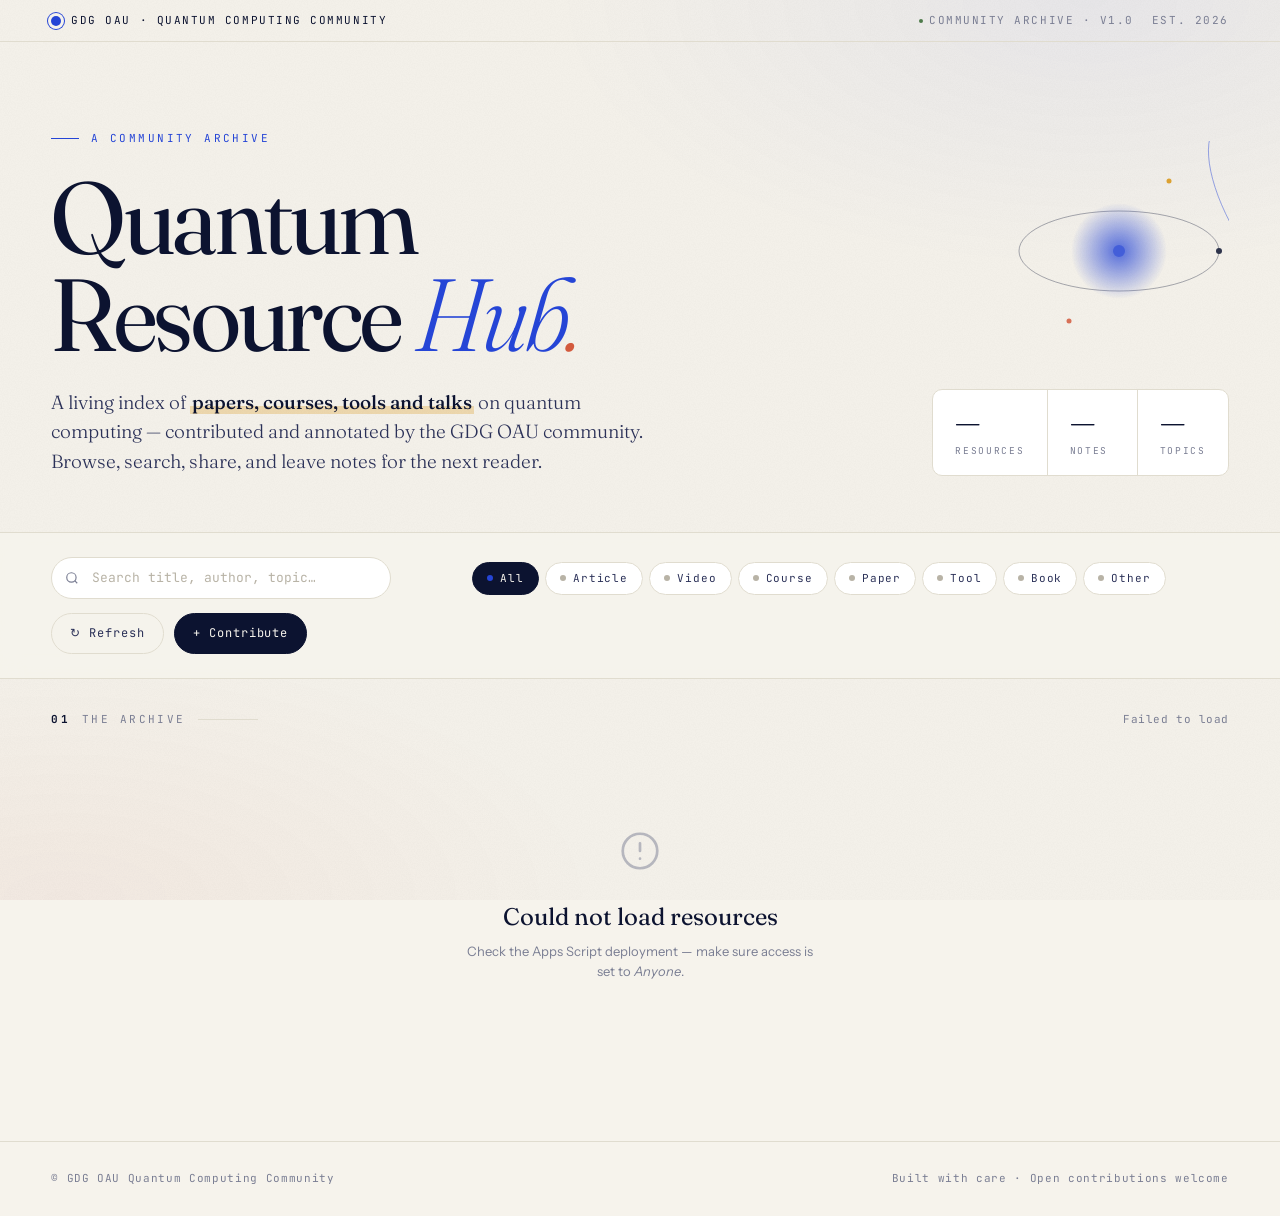
==== index.html @ dc921ee9 "Initial commit: Quantum Resource Hub A community-built archive of quantum computing resources for th" ====
<!DOCTYPE html>
<html lang="en">
<head>
  <meta charset="UTF-8" />
  <meta name="viewport" content="width=device-width, initial-scale=1.0" />
  <title>Quantum Resource Hub · GDG OAU</title>
  <meta name="description" content="A community-built archive of quantum computing resources — curated by the GDG OAU Quantum Computing Community." />

  <link rel="preconnect" href="https://fonts.googleapis.com">
  <link rel="preconnect" href="https://fonts.gstatic.com" crossorigin>
  <link
    href="https://fonts.googleapis.com/css2?family=Fraunces:ital,opsz,wght,SOFT@0,9..144,300..700,30..100;1,9..144,300..700,30..100&family=Instrument+Sans:wght@400;500;600&family=JetBrains+Mono:wght@400;500;600;700&display=swap"
    rel="stylesheet">

  <link rel="stylesheet" href="css/styles.css" />
</head>
<body>

<div class="page">

  <!-- ═══ TOP RIBBON ═══════════════════════════════ -->
  <div class="ribbon">
    <span class="ribbon-mark">GDG OAU · Quantum Computing Community</span>
    <span class="ribbon-meta">
      <span class="hide-sm"><span class="dot"></span> Community archive · v1.0</span>
      <span>Est. 2026</span>
    </span>
  </div>

  <!-- ═══ MASTHEAD ═════════════════════════════════ -->
  <header class="masthead">
    <div>
      <div class="eyebrow">A Community Archive</div>
      <h1 class="headline">
        Quantum<br>
        Resource <span class="it">Hub</span><span class="amp">.</span>
      </h1>
      <p class="lede">
        A living index of <strong>papers, courses, tools and talks</strong> on quantum computing —
        contributed and annotated by the GDG OAU community. Browse, search, share, and
        leave notes for the next reader.
      </p>
    </div>

    <div class="masthead-aside">
      <!-- Decorative quantum orbital -->
      <div class="orbital" aria-hidden="true">
        <svg viewBox="0 0 220 220" fill="none">
          <defs>
            <radialGradient id="coreGrad" cx="50%" cy="50%" r="50%">
              <stop offset="0%"  stop-color="#2545d6" stop-opacity="0.9"/>
              <stop offset="100%" stop-color="#2545d6" stop-opacity="0"/>
            </radialGradient>
          </defs>
          <ellipse class="ring"   cx="110" cy="110" rx="100" ry="40" stroke="#0c1330" stroke-width="0.8" stroke-opacity="0.5"/>
          <ellipse class="ring ring-2" cx="110" cy="110" rx="100" ry="40" stroke="#2545d6" stroke-width="0.8" stroke-opacity="0.6" transform="rotate(60 110 110)"/>
          <ellipse class="ring ring-3" cx="110" cy="110" rx="100" ry="40" stroke="#d35a3d" stroke-width="0.8" stroke-opacity="0.5" transform="rotate(120 110 110)"/>
          <circle cx="110" cy="110" r="48" fill="url(#coreGrad)"/>
          <circle class="core" cx="110" cy="110" r="6" fill="#2545d6"/>
          <circle cx="210" cy="110" r="3" fill="#0c1330"/>
          <circle cx="60"  cy="180" r="2.5" fill="#d35a3d"/>
          <circle cx="160" cy="40"  r="2.5" fill="#d99411"/>
        </svg>
      </div>

      <div class="stats" role="group" aria-label="Archive statistics">
        <div class="stat"><div class="stat-num" id="stat-total">—</div><div class="stat-label">Resources</div></div>
        <div class="stat"><div class="stat-num" id="stat-comments">—</div><div class="stat-label">Notes</div></div>
        <div class="stat"><div class="stat-num" id="stat-cats">—</div><div class="stat-label">Topics</div></div>
      </div>
    </div>
  </header>

  <!-- ═══ ACTION BAR ═══════════════════════════════ -->
  <div class="actionbar">
    <div class="search">
      <svg width="14" height="14" viewBox="0 0 24 24" fill="none" stroke="currentColor" stroke-width="2"><circle cx="11" cy="11" r="8"/><path d="m21 21-4.35-4.35"/></svg>
      <input type="text" id="searchInput" placeholder="Search title, author, topic…" aria-label="Search resources" />
    </div>

    <div class="chips" id="filterChips" role="group" aria-label="Filter by category">
      <button class="chip active" data-filter="All">All</button>
      <button class="chip" data-filter="Article">Article</button>
      <button class="chip" data-filter="Video">Video</button>
      <button class="chip" data-filter="Course">Course</button>
      <button class="chip" data-filter="Paper">Paper</button>
      <button class="chip" data-filter="Tool">Tool</button>
      <button class="chip" data-filter="Book">Book</button>
      <button class="chip" data-filter="Other">Other</button>
    </div>

    <div style="display:flex; gap:10px;">
      <button class="btn btn-ghost" id="refreshBtn" title="Reload archive">↻ Refresh</button>
      <button class="btn btn-primary" id="openAddBtn">+ Contribute</button>
    </div>
  </div>

  <!-- ═══ RESULTS ══════════════════════════════════ -->
  <section>
    <div class="results-header">
      <div class="section-num"><strong>01</strong> The Archive</div>
      <div class="results-count" id="resultsCount">Loading…</div>
    </div>
    <div class="grid" id="grid"></div>
  </section>

  <!-- ═══ COLOPHON ═════════════════════════════════ -->
  <footer class="colophon">
    <span>© GDG OAU Quantum Computing Community</span>
    <span>Built with care · Open contributions welcome</span>
  </footer>

</div><!-- /.page -->


<!-- ═══ ADD MODAL ══════════════════════════════════ -->
<div class="overlay" id="addOverlay" role="dialog" aria-modal="true" aria-labelledby="addModalTitle">
  <div class="modal">
    <div class="modal-head">
      <div class="modal-eyebrow">Contribute</div>
      <h2 class="modal-title" id="addModalTitle">Add a resource <em>to the archive</em></h2>
      <button class="modal-close" data-close="addOverlay" aria-label="Close">✕</button>
    </div>

    <div class="modal-body">
      <div class="field">
        <label for="f-title">Title <span class="req">*</span></label>
        <input type="text" id="f-title" placeholder="e.g. IBM Quantum Learning Path" />
      </div>

      <div class="field">
        <label for="f-url">URL / Link <span class="req">*</span></label>
        <input type="url" id="f-url" placeholder="https://…" />
      </div>

      <div class="field-row">
        <div class="field">
          <label for="f-cat">Category <span class="req">*</span></label>
          <select id="f-cat">
            <option value="">— Select —</option>
            <option>Article</option>
            <option>Video</option>
            <option>Course</option>
            <option>Paper</option>
            <option>Tool</option>
            <option>Book</option>
            <option>Other</option>
          </select>
        </div>
        <div class="field">
          <label for="f-name">Your name</label>
          <input type="text" id="f-name" placeholder="Anonymous" />
        </div>
      </div>

      <div class="field">
        <label for="f-desc">Description</label>
        <textarea id="f-desc" placeholder="What does this resource cover and why is it worth reading?"></textarea>
      </div>

      <button class="submit-btn" id="addSubmitBtn">→ Submit Resource</button>
    </div>
  </div>
</div>


<!-- ═══ COMMENTS MODAL ═════════════════════════════ -->
<div class="overlay" id="commentOverlay" role="dialog" aria-modal="true" aria-labelledby="commentModalTitle">
  <div class="modal">
    <div class="modal-head">
      <div class="modal-eyebrow">Community Notes</div>
      <h2 class="modal-title" id="commentModalTitle">Notes <em>&amp; corrections</em></h2>
      <button class="modal-close" data-close="commentOverlay" aria-label="Close">✕</button>
    </div>

    <div class="modal-body">
      <div class="resource-preview">
        <div class="resource-preview-title" id="cPreviewTitle">—</div>
        <div class="resource-preview-url"   id="cPreviewUrl">—</div>
      </div>

      <div class="comments-list" id="commentsList"></div>

      <hr class="divider" />

      <div class="section-tag">Leave a Note</div>

      <div class="field">
        <label for="c-name">Your name</label>
        <input type="text" id="c-name" placeholder="Anonymous" />
      </div>
      <div class="field">
        <label for="c-text">Note <span class="req">*</span></label>
        <textarea id="c-text" placeholder="e.g. Link is dead — try this mirror instead: https://…"></textarea>
      </div>

      <button class="submit-btn" id="commentSubmitBtn">→ Post Note</button>
    </div>
  </div>
</div>


<!-- ═══ TOAST ═════════════════════════════════════ -->
<div class="toast" id="toast" role="status" aria-live="polite">
  <span class="toast-icon" id="toastIcon">✓</span>
  <span id="toastMsg">Done.</span>
</div>


<!-- ═══ SCRIPTS — order matters: utils → api → ui → app ═══ -->
<script src="js/utils.js"></script>
<script src="js/api.js"></script>
<script src="js/ui.js"></script>
<script src="js/app.js"></script>

</body>
</html>
---- css/styles.css ----
/* ================================================
   QUANTUM RESOURCE HUB — STYLES
   GDG OAU · Quantum Computing Community
   Aesthetic: editorial light mode, serif/mono pairing
   ================================================ */

/* ── DESIGN TOKENS ─────────────────────────────── */
:root {
  /* Paper & Ink */
  --paper:        #f6f3ec;
  --paper-warm:   #efeae0;
  --surface:      #ffffff;
  --ink:          #0c1330;
  --ink-soft:     #2b3158;
  --muted:        #7a7e93;
  --dim:          #b8b3a6;
  --line:         #e0dccf;
  --line-soft:    #ece8dc;

  /* Quantum palette */
  --cobalt:       #2545d6;
  --cobalt-soft:  #e7ecff;
  --terracotta:   #d35a3d;
  --saffron:      #d99411;
  --moss:         #4d7a4a;
  --plum:         #7c3a8a;
  --rose:         #c14b7a;

  /* Type */
  --serif:  'Fraunces', 'Iowan Old Style', Georgia, serif;
  --sans:   'Instrument Sans', 'Helvetica Neue', system-ui, sans-serif;
  --mono:   'JetBrains Mono', 'SF Mono', Menlo, monospace;

  /* Geometry */
  --radius-sm:  6px;
  --radius:     10px;
  --radius-lg:  18px;
  --pad-x:      clamp(20px, 4vw, 56px);

  /* Motion */
  --ease:  cubic-bezier(0.4, 0, 0.15, 1);
  --fast:  0.18s var(--ease);
  --slow:  0.32s var(--ease);
}

/* ── RESET ─────────────────────────────────────── */
*, *::before, *::after { box-sizing: border-box; margin: 0; padding: 0; }
html { scroll-behavior: smooth; }
button { font: inherit; color: inherit; background: none; border: none; cursor: pointer; }
a { color: inherit; text-decoration: none; }
input, select, textarea { font: inherit; color: inherit; }

/* ── BODY & ATMOSPHERE ─────────────────────────── */
body {
  background: var(--paper);
  color: var(--ink);
  font-family: var(--sans);
  font-size: 15px;
  line-height: 1.55;
  min-height: 100vh;
  overflow-x: hidden;
  -webkit-font-smoothing: antialiased;
  text-rendering: optimizeLegibility;
}

/* Subtle paper grain — pure SVG noise, no asset */
body::before {
  content: '';
  position: fixed;
  inset: 0;
  background-image: url("data:image/svg+xml;utf8,<svg xmlns='http://www.w3.org/2000/svg' width='160' height='160'><filter id='n'><feTurbulence type='fractalNoise' baseFrequency='0.85' numOctaves='2' stitchTiles='stitch'/><feColorMatrix values='0 0 0 0 0  0 0 0 0 0  0 0 0 0 0  0 0 0 0.045 0'/></filter><rect width='100%25' height='100%25' filter='url(%23n)'/></svg>");
  opacity: 0.6;
  pointer-events: none;
  z-index: 0;
  mix-blend-mode: multiply;
}

/* Soft radial wash anchoring the page */
body::after {
  content: '';
  position: fixed;
  inset: 0;
  background:
    radial-gradient(ellipse 70% 50% at 85% 0%, rgba(37, 69, 214, 0.06), transparent 60%),
    radial-gradient(ellipse 60% 40% at 5% 100%, rgba(211, 90, 61, 0.05), transparent 70%);
  pointer-events: none;
  z-index: 0;
}

/* ── LAYOUT WRAPPER ────────────────────────────── */
.page { position: relative; z-index: 1; }

/* ── TOP RIBBON (org bar) ──────────────────────── */
.ribbon {
  border-bottom: 1px solid var(--line);
  padding: 12px var(--pad-x);
  display: flex;
  justify-content: space-between;
  align-items: center;
  font-family: var(--mono);
  font-size: 11px;
  letter-spacing: 0.14em;
  text-transform: uppercase;
  color: var(--muted);
}

.ribbon-mark {
  display: inline-flex;
  align-items: center;
  gap: 10px;
  color: var(--ink);
}

.ribbon-mark::before {
  content: '';
  width: 10px;
  height: 10px;
  border-radius: 50%;
  background: var(--cobalt);
  box-shadow:
    0 0 0 3px var(--paper),
    0 0 0 4px var(--cobalt);
}

.ribbon-meta { display: flex; gap: 18px; align-items: center; }
.ribbon-meta span { display: inline-flex; align-items: center; gap: 6px; }
.ribbon-meta .dot { width: 4px; height: 4px; border-radius: 50%; background: var(--moss); }

/* ── HERO / MASTHEAD ───────────────────────────── */
.masthead {
  padding: clamp(40px, 7vw, 80px) var(--pad-x) clamp(36px, 5vw, 56px);
  border-bottom: 1px solid var(--line);
  display: grid;
  grid-template-columns: minmax(0, 1.4fr) minmax(0, 1fr);
  gap: clamp(28px, 5vw, 64px);
  align-items: end;
  position: relative;
}

.eyebrow {
  font-family: var(--mono);
  font-size: 11px;
  letter-spacing: 0.22em;
  text-transform: uppercase;
  color: var(--cobalt);
  display: inline-flex;
  align-items: center;
  gap: 12px;
  margin-bottom: 22px;
}

.eyebrow::before {
  content: '';
  width: 28px;
  height: 1px;
  background: var(--cobalt);
}

.headline {
  font-family: var(--serif);
  font-weight: 400;
  font-size: clamp(48px, 8vw, 104px);
  line-height: 0.95;
  letter-spacing: -0.025em;
  color: var(--ink);
  font-variation-settings: "opsz" 144, "SOFT" 30;
}

.headline .it {
  font-style: italic;
  font-weight: 300;
  color: var(--cobalt);
}

.headline .amp {
  font-style: italic;
  color: var(--terracotta);
  font-weight: 300;
}

.lede {
  margin-top: 24px;
  font-family: var(--serif);
  font-size: clamp(16px, 1.6vw, 19px);
  font-weight: 300;
  line-height: 1.55;
  color: var(--ink-soft);
  max-width: 52ch;
  font-variation-settings: "opsz" 14;
}

.lede strong {
  font-weight: 500;
  color: var(--ink);
  background: linear-gradient(transparent 65%, rgba(217, 148, 17, 0.28) 65%);
  padding: 0 2px;
}

/* Masthead right column: stats + decorative orbital */
.masthead-aside {
  display: flex;
  flex-direction: column;
  gap: 28px;
  align-items: flex-end;
}

.orbital {
  width: clamp(140px, 18vw, 220px);
  aspect-ratio: 1;
  position: relative;
  opacity: 0.85;
}

.orbital svg { width: 100%; height: 100%; display: block; }
.orbital .core { animation: pulse 4s ease-in-out infinite; transform-origin: center; }
.orbital .ring { animation: orbit 18s linear infinite; transform-origin: center; }
.orbital .ring-2 { animation-duration: 24s; animation-direction: reverse; }
.orbital .ring-3 { animation-duration: 30s; }

@keyframes orbit { to { transform: rotate(360deg); } }
@keyframes pulse { 50% { transform: scale(1.15); opacity: 0.7; } }

.stats {
  display: flex;
  gap: 0;
  border: 1px solid var(--line);
  border-radius: var(--radius);
  background: var(--surface);
  overflow: hidden;
}

.stat {
  padding: 16px 22px;
  min-width: 90px;
  text-align: left;
  border-right: 1px solid var(--line);
}
.stat:last-child { border-right: none; }

.stat-num {
  font-family: var(--serif);
  font-weight: 400;
  font-size: 32px;
  line-height: 1;
  color: var(--ink);
  font-variation-settings: "opsz" 48;
}

.stat-label {
  font-family: var(--mono);
  font-size: 9.5px;
  letter-spacing: 0.18em;
  text-transform: uppercase;
  color: var(--muted);
  margin-top: 6px;
}

/* ── ACTION BAR ────────────────────────────────── */
.actionbar {
  padding: 24px var(--pad-x);
  display: flex;
  flex-wrap: wrap;
  gap: 14px 18px;
  align-items: center;
  justify-content: space-between;
  border-bottom: 1px solid var(--line);
  position: sticky;
  top: 0;
  background: rgba(246, 243, 236, 0.92);
  backdrop-filter: blur(10px);
  -webkit-backdrop-filter: blur(10px);
  z-index: 50;
}

.search {
  position: relative;
  flex: 1 1 240px;
  max-width: 340px;
}

.search svg {
  position: absolute;
  left: 14px;
  top: 50%;
  transform: translateY(-50%);
  color: var(--muted);
  pointer-events: none;
}

.search input {
  width: 100%;
  background: var(--surface);
  border: 1px solid var(--line);
  border-radius: 100px;
  padding: 10px 16px 10px 40px;
  font-family: var(--mono);
  font-size: 13px;
  outline: none;
  transition: border-color var(--fast), box-shadow var(--fast);
}

.search input::placeholder { color: var(--dim); }

.search input:focus {
  border-color: var(--cobalt);
  box-shadow: 0 0 0 4px var(--cobalt-soft);
}

.chips {
  display: flex;
  flex-wrap: wrap;
  gap: 6px;
  flex: 1 1 auto;
  justify-content: center;
}

.chip {
  font-family: var(--mono);
  font-size: 11px;
  letter-spacing: 0.08em;
  padding: 7px 14px;
  border-radius: 100px;
  border: 1px solid var(--line);
  color: var(--ink-soft);
  background: var(--surface);
  transition: all var(--fast);
  display: inline-flex;
  align-items: center;
  gap: 7px;
}

.chip::before {
  content: '';
  width: 6px;
  height: 6px;
  border-radius: 50%;
  background: var(--dim);
  transition: background var(--fast);
}

.chip:hover { border-color: var(--ink); color: var(--ink); }

.chip.active {
  background: var(--ink);
  color: var(--paper);
  border-color: var(--ink);
}

.chip.active::before { background: var(--cobalt); }

.btn {
  font-family: var(--mono);
  font-size: 12px;
  letter-spacing: 0.08em;
  padding: 10px 18px;
  border-radius: 100px;
  display: inline-flex;
  align-items: center;
  gap: 8px;
  transition: all var(--fast);
  white-space: nowrap;
}

.btn-primary {
  background: var(--ink);
  color: var(--paper);
  border: 1px solid var(--ink);
}

.btn-primary:hover {
  background: var(--cobalt);
  border-color: var(--cobalt);
  transform: translateY(-1px);
}

.btn-ghost {
  background: transparent;
  color: var(--ink-soft);
  border: 1px solid var(--line);
}

.btn-ghost:hover { border-color: var(--ink); color: var(--ink); }

/* ── RESULTS HEADER ─────────────────────────────── */
.results-header {
  padding: 32px var(--pad-x) 12px;
  display: flex;
  justify-content: space-between;
  align-items: baseline;
  gap: 16px;
}

.section-num {
  font-family: var(--mono);
  font-size: 11px;
  letter-spacing: 0.22em;
  text-transform: uppercase;
  color: var(--muted);
  display: inline-flex;
  align-items: center;
  gap: 12px;
}

.section-num strong { color: var(--ink); font-weight: 700; }

.section-num::after {
  content: '';
  width: 60px;
  height: 1px;
  background: var(--line);
}

.results-count {
  font-family: var(--mono);
  font-size: 11px;
  color: var(--muted);
  letter-spacing: 0.05em;
}

/* ── GRID ──────────────────────────────────────── */
.grid {
  padding: 8px var(--pad-x) 80px;
  display: grid;
  grid-template-columns: repeat(auto-fill, minmax(310px, 1fr));
  gap: 18px;
}

/* ── CARD ──────────────────────────────────────── */
.card {
  background: var(--surface);
  border: 1px solid var(--line);
  border-radius: var(--radius);
  padding: 24px 24px 20px;
  display: flex;
  flex-direction: column;
  gap: 14px;
  position: relative;
  overflow: hidden;
  transition: border-color var(--fast), transform var(--fast), box-shadow var(--slow);
  animation: cardIn 0.5s var(--ease) both;
}

@keyframes cardIn {
  from { opacity: 0; transform: translateY(12px); }
  to   { opacity: 1; transform: translateY(0); }
}

/* Left color bar by category */
.card::before {
  content: '';
  position: absolute;
  top: 0;
  left: 0;
  bottom: 0;
  width: 3px;
  background: var(--cat-color, var(--dim));
  transition: width var(--fast);
}

.card:hover {
  border-color: var(--ink);
  transform: translateY(-2px);
  box-shadow: 0 12px 32px -8px rgba(12, 19, 48, 0.12);
}

.card:hover::before { width: 5px; }

.card-head {
  display: flex;
  justify-content: space-between;
  align-items: center;
  gap: 10px;
}

.card-num {
  font-family: var(--mono);
  font-size: 10px;
  color: var(--muted);
  letter-spacing: 0.12em;
}

.card-cat {
  font-family: var(--mono);
  font-size: 10px;
  letter-spacing: 0.16em;
  text-transform: uppercase;
  color: var(--cat-color, var(--ink));
  display: inline-flex;
  align-items: center;
  gap: 7px;
  font-weight: 600;
}

.card-cat::before {
  content: '';
  width: 7px;
  height: 7px;
  border-radius: 50%;
  background: var(--cat-color, var(--dim));
}

.card-title {
  font-family: var(--serif);
  font-weight: 500;
  font-size: 21px;
  line-height: 1.2;
  letter-spacing: -0.01em;
  color: var(--ink);
  font-variation-settings: "opsz" 24;
  display: -webkit-box;
  -webkit-line-clamp: 3;
  -webkit-box-orient: vertical;
  overflow: hidden;
}

.card-desc {
  font-size: 13.5px;
  line-height: 1.55;
  color: var(--ink-soft);
  display: -webkit-box;
  -webkit-line-clamp: 3;
  -webkit-box-orient: vertical;
  overflow: hidden;
}

.card-meta {
  font-family: var(--mono);
  font-size: 10.5px;
  color: var(--muted);
  letter-spacing: 0.04em;
  display: flex;
  gap: 10px;
  align-items: center;
  margin-top: auto;
}

.card-meta .sep { width: 3px; height: 3px; border-radius: 50%; background: var(--dim); }

.card-foot {
  display: flex;
  justify-content: space-between;
  align-items: center;
  padding-top: 14px;
  margin-top: 4px;
  border-top: 1px solid var(--line-soft);
  gap: 10px;
}

.card-link {
  font-family: var(--mono);
  font-size: 11px;
  letter-spacing: 0.06em;
  color: var(--cobalt);
  font-weight: 600;
  display: inline-flex;
  align-items: center;
  gap: 6px;
  transition: gap var(--fast);
}

.card-link:hover { gap: 10px; }
.card-link svg { transition: transform var(--fast); }
.card-link:hover svg { transform: translateX(2px); }

.card-comments {
  font-family: var(--mono);
  font-size: 11px;
  color: var(--muted);
  display: inline-flex;
  align-items: center;
  gap: 6px;
  padding: 5px 10px;
  border-radius: 100px;
  border: 1px solid var(--line);
  transition: all var(--fast);
}

.card-comments:hover {
  border-color: var(--ink);
  color: var(--ink);
}

.card-comments strong { color: var(--ink); font-weight: 700; }

/* Category color modifiers — driven by data attribute, applied via --cat-color */
.cat-article { --cat-color: var(--cobalt); }
.cat-video   { --cat-color: var(--terracotta); }
.cat-course  { --cat-color: var(--moss); }
.cat-paper   { --cat-color: var(--ink); }
.cat-tool    { --cat-color: var(--plum); }
.cat-book    { --cat-color: var(--saffron); }
.cat-other   { --cat-color: var(--rose); }

/* ── EMPTY / LOADING ───────────────────────────── */
.state-block {
  grid-column: 1 / -1;
  text-align: center;
  padding: 80px 24px;
  color: var(--muted);
}

.state-block svg { margin-bottom: 18px; opacity: 0.5; }

.state-block h3 {
  font-family: var(--serif);
  font-weight: 400;
  font-size: 24px;
  color: var(--ink);
  margin-bottom: 6px;
  font-variation-settings: "opsz" 24;
}

.state-block p { font-size: 13px; max-width: 40ch; margin: 0 auto; }

.spinner {
  width: 22px;
  height: 22px;
  border: 2px solid var(--line);
  border-top-color: var(--cobalt);
  border-radius: 50%;
  animation: spin 0.8s linear infinite;
  display: inline-block;
  vertical-align: middle;
  margin-right: 12px;
}

@keyframes spin { to { transform: rotate(360deg); } }

/* ── FOOTER ────────────────────────────────────── */
.colophon {
  border-top: 1px solid var(--line);
  padding: 28px var(--pad-x);
  font-family: var(--mono);
  font-size: 11px;
  letter-spacing: 0.06em;
  color: var(--muted);
  display: flex;
  justify-content: space-between;
  flex-wrap: wrap;
  gap: 12px;
}

/* ── MODAL ─────────────────────────────────────── */
.overlay {
  position: fixed;
  inset: 0;
  background: rgba(12, 19, 48, 0.32);
  backdrop-filter: blur(6px);
  -webkit-backdrop-filter: blur(6px);
  z-index: 100;
  display: flex;
  align-items: center;
  justify-content: center;
  padding: 24px;
  opacity: 0;
  pointer-events: none;
  transition: opacity var(--slow);
}

.overlay.open { opacity: 1; pointer-events: auto; }

.modal {
  background: var(--surface);
  border-radius: var(--radius-lg);
  width: 100%;
  max-width: 540px;
  max-height: 90vh;
  overflow-y: auto;
  position: relative;
  transform: translateY(16px) scale(0.98);
  transition: transform var(--slow);
  box-shadow: 0 30px 80px -20px rgba(12, 19, 48, 0.3);
}

.overlay.open .modal { transform: translateY(0) scale(1); }

.modal-head {
  padding: 32px 36px 22px;
  border-bottom: 1px solid var(--line);
  position: relative;
}

.modal-eyebrow {
  font-family: var(--mono);
  font-size: 10.5px;
  letter-spacing: 0.22em;
  text-transform: uppercase;
  color: var(--cobalt);
  margin-bottom: 8px;
}

.modal-title {
  font-family: var(--serif);
  font-weight: 400;
  font-size: 28px;
  letter-spacing: -0.015em;
  color: var(--ink);
  font-variation-settings: "opsz" 36;
  padding-right: 40px;
  line-height: 1.15;
}

.modal-close {
  position: absolute;
  top: 24px;
  right: 24px;
  width: 34px;
  height: 34px;
  border-radius: 50%;
  border: 1px solid var(--line);
  display: flex;
  align-items: center;
  justify-content: center;
  color: var(--muted);
  transition: all var(--fast);
}

.modal-close:hover { border-color: var(--ink); color: var(--ink); transform: rotate(90deg); }

.modal-body { padding: 28px 36px 32px; }

/* ── FORMS ─────────────────────────────────────── */
.field { margin-bottom: 18px; }

.field label {
  display: block;
  font-family: var(--mono);
  font-size: 10.5px;
  letter-spacing: 0.18em;
  text-transform: uppercase;
  color: var(--muted);
  margin-bottom: 8px;
  font-weight: 600;
}

.field label .req { color: var(--terracotta); }

.field input,
.field select,
.field textarea {
  width: 100%;
  background: var(--paper);
  border: 1px solid var(--line);
  border-radius: var(--radius-sm);
  padding: 12px 14px;
  font-family: var(--sans);
  font-size: 14px;
  color: var(--ink);
  outline: none;
  transition: border-color var(--fast), background var(--fast), box-shadow var(--fast);
}

.field input:focus,
.field select:focus,
.field textarea:focus {
  border-color: var(--cobalt);
  background: var(--surface);
  box-shadow: 0 0 0 3px var(--cobalt-soft);
}

.field input::placeholder,
.field textarea::placeholder { color: var(--dim); }

.field textarea { resize: vertical; min-height: 96px; line-height: 1.55; }

.field select { appearance: none; background-image: url("data:image/svg+xml;utf8,<svg xmlns='http://www.w3.org/2000/svg' width='12' height='8' viewBox='0 0 12 8'><path d='M1 1l5 5 5-5' stroke='%237a7e93' stroke-width='1.5' fill='none' stroke-linecap='round'/></svg>"); background-repeat: no-repeat; background-position: right 14px center; padding-right: 36px; }

.field-row { display: grid; grid-template-columns: 1fr 1fr; gap: 14px; }

.submit-btn {
  width: 100%;
  background: var(--ink);
  color: var(--paper);
  border-radius: 100px;
  padding: 14px 20px;
  font-family: var(--mono);
  font-size: 12px;
  letter-spacing: 0.12em;
  text-transform: uppercase;
  font-weight: 600;
  transition: all var(--fast);
  display: inline-flex;
  align-items: center;
  justify-content: center;
  gap: 10px;
  margin-top: 8px;
}

.submit-btn:hover { background: var(--cobalt); transform: translateY(-1px); }
.submit-btn:disabled { opacity: 0.5; cursor: wait; transform: none; }

/* ── COMMENTS ──────────────────────────────────── */
.resource-preview {
  background: var(--paper);
  border-left: 3px solid var(--cobalt);
  border-radius: var(--radius-sm);
  padding: 14px 18px;
  margin-bottom: 24px;
}

.resource-preview-title {
  font-family: var(--serif);
  font-weight: 500;
  font-size: 17px;
  color: var(--ink);
  margin-bottom: 4px;
  font-variation-settings: "opsz" 18;
}

.resource-preview-url {
  font-family: var(--mono);
  font-size: 11px;
  color: var(--cobalt);
  text-overflow: ellipsis;
  overflow: hidden;
  white-space: nowrap;
}

.comments-list {
  display: flex;
  flex-direction: column;
  gap: 12px;
  margin-bottom: 24px;
  max-height: 280px;
  overflow-y: auto;
  padding-right: 4px;
}

.comment {
  background: var(--paper);
  border: 1px solid var(--line);
  border-radius: var(--radius-sm);
  padding: 14px 16px;
}

.comment-head {
  display: flex;
  justify-content: space-between;
  align-items: baseline;
  margin-bottom: 6px;
  gap: 10px;
}

.comment-author {
  font-family: var(--mono);
  font-size: 11px;
  font-weight: 600;
  color: var(--ink);
  letter-spacing: 0.04em;
}

.comment-time {
  font-family: var(--mono);
  font-size: 10px;
  color: var(--muted);
}

.comment-text {
  font-size: 13.5px;
  line-height: 1.55;
  color: var(--ink-soft);
}

.no-comments {
  text-align: center;
  font-family: var(--mono);
  font-size: 11px;
  color: var(--muted);
  padding: 18px 0;
  letter-spacing: 0.05em;
}

.divider {
  border: none;
  border-top: 1px dashed var(--line);
  margin: 22px 0;
}

.section-tag {
  font-family: var(--mono);
  font-size: 10.5px;
  letter-spacing: 0.18em;
  text-transform: uppercase;
  color: var(--ink);
  font-weight: 600;
  margin-bottom: 14px;
}

/* ── TOAST ─────────────────────────────────────── */
.toast {
  position: fixed;
  bottom: 28px;
  right: 28px;
  z-index: 200;
  background: var(--surface);
  border: 1px solid var(--line);
  border-radius: var(--radius);
  padding: 12px 18px;
  font-family: var(--mono);
  font-size: 12.5px;
  color: var(--ink);
  display: flex;
  align-items: center;
  gap: 12px;
  box-shadow: 0 12px 36px -8px rgba(12, 19, 48, 0.2);
  transform: translateY(80px);
  opacity: 0;
  pointer-events: none;
  transition: transform var(--slow), opacity var(--slow);
  border-left-width: 3px;
}

.toast.show { transform: translateY(0); opacity: 1; }
.toast.success { border-left-color: var(--moss); }
.toast.error   { border-left-color: var(--terracotta); }

.toast-icon { font-weight: 700; }
.toast.success .toast-icon { color: var(--moss); }
.toast.error   .toast-icon { color: var(--terracotta); }

/* ── SCROLLBAR ─────────────────────────────────── */
::-webkit-scrollbar { width: 8px; height: 8px; }
::-webkit-scrollbar-track { background: transparent; }
::-webkit-scrollbar-thumb { background: var(--line); border-radius: 4px; }
::-webkit-scrollbar-thumb:hover { background: var(--dim); }

/* ── RESPONSIVE ────────────────────────────────── */
@media (max-width: 880px) {
  .masthead {
    grid-template-columns: 1fr;
    gap: 32px;
    align-items: start;
  }
  .masthead-aside { align-items: flex-start; flex-direction: row; flex-wrap: wrap; }
  .orbital { order: -1; }
}

@media (max-width: 640px) {
  .ribbon { font-size: 10px; padding: 10px 16px; }
  .ribbon-meta { gap: 12px; }
  .ribbon-meta .hide-sm { display: none; }
  .actionbar { padding: 16px 16px; }
  .chips { justify-content: flex-start; }
  .field-row { grid-template-columns: 1fr; }
  .modal-head, .modal-body { padding-left: 24px; padding-right: 24px; }
  .modal-title { font-size: 24px; }
  .stat { padding: 14px 18px; min-width: 80px; }
  .stat-num { font-size: 28px; }
  .toast { left: 16px; right: 16px; bottom: 16px; }
}

@media (max-width: 420px) {
  .results-header { flex-direction: column; align-items: flex-start; gap: 6px; }
  .grid { grid-template-columns: 1fr; }
}
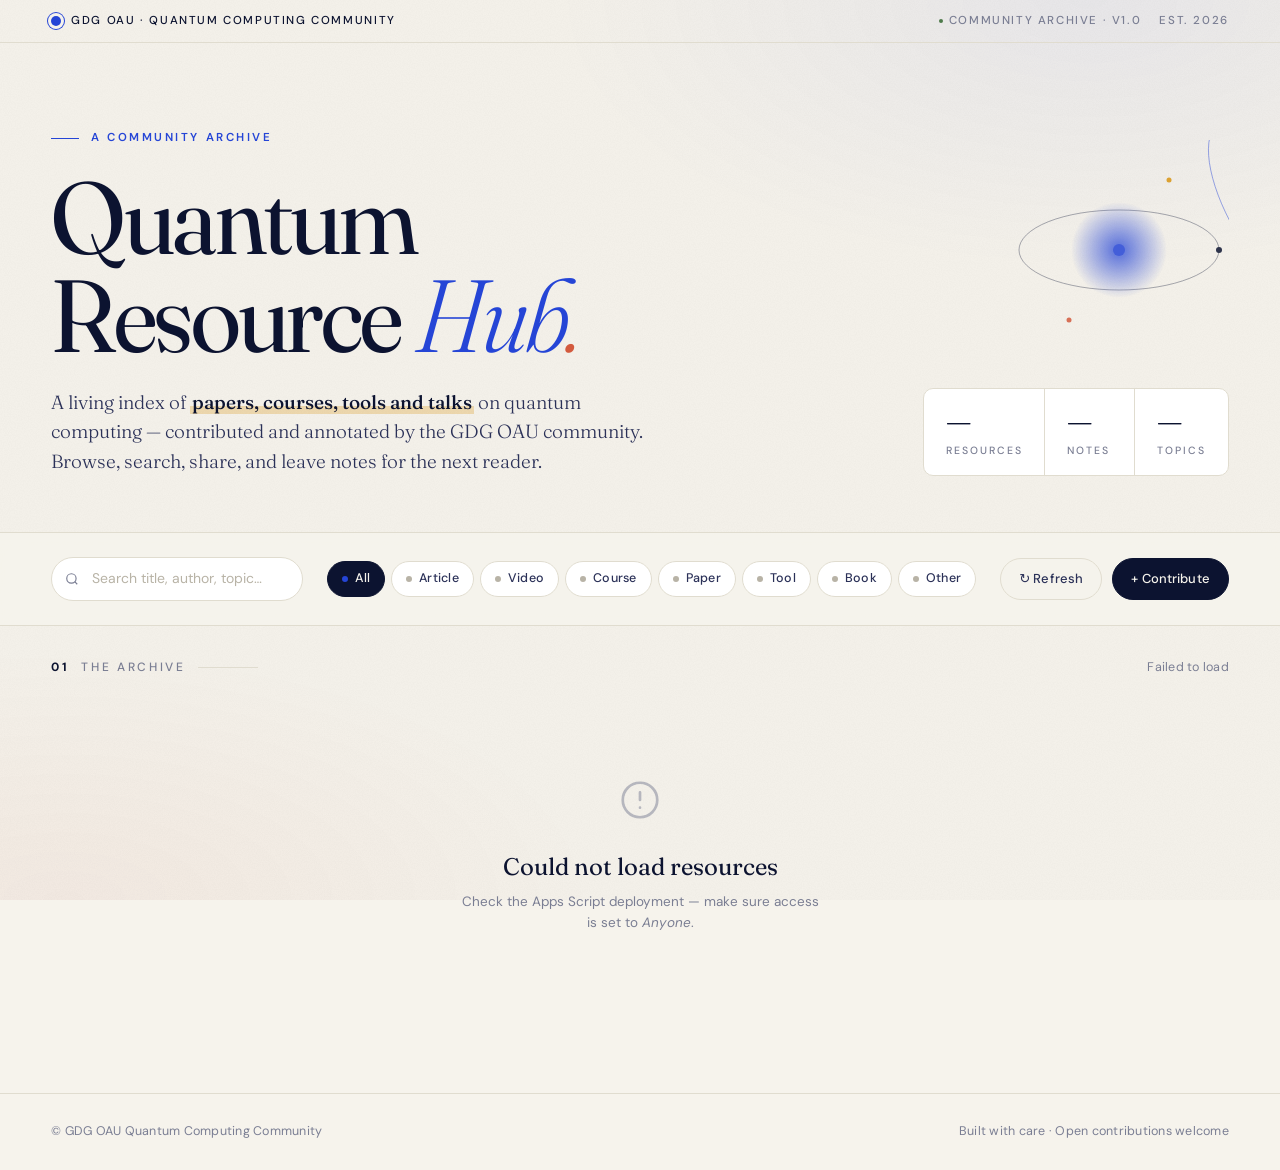
==== commit 0cfb10a2: "Fix data field mismatch, add resource detail modal, switch to DM Sans - api.js: normalize sheet resp" ====
--- a/index.html
+++ b/index.html
@@ -9,7 +9,7 @@
   <link rel="preconnect" href="https://fonts.googleapis.com">
   <link rel="preconnect" href="https://fonts.gstatic.com" crossorigin>
   <link
-    href="https://fonts.googleapis.com/css2?family=Fraunces:ital,opsz,wght,SOFT@0,9..144,300..700,30..100;1,9..144,300..700,30..100&family=Instrument+Sans:wght@400;500;600&family=JetBrains+Mono:wght@400;500;600;700&display=swap"
+    href="https://fonts.googleapis.com/css2?family=DM+Sans:opsz,wght@9..40,300..700&family=Fraunces:ital,opsz,wght,SOFT@0,9..144,300..700,30..100;1,9..144,300..700,30..100&display=swap"
     rel="stylesheet">
 
   <link rel="stylesheet" href="css/styles.css" />
@@ -164,24 +164,40 @@
 </div>
 
 
-<!-- ═══ COMMENTS MODAL ═════════════════════════════ -->
-<div class="overlay" id="commentOverlay" role="dialog" aria-modal="true" aria-labelledby="commentModalTitle">
-  <div class="modal">
-    <div class="modal-head">
-      <div class="modal-eyebrow">Community Notes</div>
-      <h2 class="modal-title" id="commentModalTitle">Notes <em>&amp; corrections</em></h2>
-      <button class="modal-close" data-close="commentOverlay" aria-label="Close">✕</button>
-    </div>
-
-    <div class="modal-body">
-      <div class="resource-preview">
-        <div class="resource-preview-title" id="cPreviewTitle">—</div>
-        <div class="resource-preview-url"   id="cPreviewUrl">—</div>
+<!-- ═══ RESOURCE DETAIL MODAL ══════════════════════ -->
+<div class="overlay" id="detailOverlay" role="dialog" aria-modal="true" aria-labelledby="detailTitle">
+  <div class="modal modal-lg">
+    <button class="modal-close" data-close="detailOverlay" aria-label="Close">✕</button>
+
+    <div class="detail">
+      <div class="detail-head">
+        <span class="detail-num" id="dNum">№ 001</span>
+        <span class="detail-cat" id="dCat">Other</span>
+      </div>
+
+      <h2 class="detail-title" id="detailTitle">—</h2>
+
+      <div class="detail-meta" id="dMeta"></div>
+
+      <p class="detail-desc" id="dDesc"></p>
+
+      <a class="detail-open" id="dOpen" href="#" target="_blank" rel="noopener">
+        <span>Open resource</span>
+        <svg width="14" height="14" viewBox="0 0 24 24" fill="none" stroke="currentColor" stroke-width="2" stroke-linecap="round" stroke-linejoin="round"><path d="M7 17L17 7M9 7h8v8"/></svg>
+      </a>
+    </div>
+
+    <hr class="divider" />
+
+    <div class="detail-notes">
+      <div class="notes-header">
+        <span class="section-tag">Community Notes</span>
+        <span class="notes-count" id="dNoteCount">0</span>
       </div>
 
       <div class="comments-list" id="commentsList"></div>
 
-      <hr class="divider" />
+      <hr class="divider divider-soft" />
 
       <div class="section-tag">Leave a Note</div>
 
@@ -194,7 +210,7 @@
         <textarea id="c-text" placeholder="e.g. Link is dead — try this mirror instead: https://…"></textarea>
       </div>
 
-      <button class="submit-btn" id="commentSubmitBtn">→ Post Note</button>
+      <button class="submit-btn" id="commentSubmitBtn">Post Note</button>
     </div>
   </div>
 </div>
--- a/css/styles.css
+++ b/css/styles.css
@@ -1,7 +1,7 @@
 /* ================================================
    QUANTUM RESOURCE HUB — STYLES
    GDG OAU · Quantum Computing Community
-   Aesthetic: editorial light mode, serif/mono pairing
+   Aesthetic: editorial light mode, Fraunces + DM Sans
    ================================================ */
 
 /* ── DESIGN TOKENS ─────────────────────────────── */
@@ -26,10 +26,9 @@
   --plum:         #7c3a8a;
   --rose:         #c14b7a;
 
-  /* Type */
+  /* Type — two-font system: editorial serif + clean sans */
   --serif:  'Fraunces', 'Iowan Old Style', Georgia, serif;
-  --sans:   'Instrument Sans', 'Helvetica Neue', system-ui, sans-serif;
-  --mono:   'JetBrains Mono', 'SF Mono', Menlo, monospace;
+  --sans:   'DM Sans', 'Helvetica Neue', system-ui, sans-serif;
 
   /* Geometry */
   --radius-sm:  6px;
@@ -90,6 +89,14 @@
 /* ── LAYOUT WRAPPER ────────────────────────────── */
 .page { position: relative; z-index: 1; }
 
+/* Small text utility — used for labels & metadata */
+.label-sm {
+  font-size: 11px;
+  letter-spacing: 0.14em;
+  text-transform: uppercase;
+  font-weight: 500;
+}
+
 /* ── TOP RIBBON (org bar) ──────────────────────── */
 .ribbon {
   border-bottom: 1px solid var(--line);
@@ -97,11 +104,11 @@
   display: flex;
   justify-content: space-between;
   align-items: center;
-  font-family: var(--mono);
-  font-size: 11px;
+  font-size: 11.5px;
   letter-spacing: 0.14em;
   text-transform: uppercase;
   color: var(--muted);
+  font-weight: 500;
 }
 
 .ribbon-mark {
@@ -138,11 +145,11 @@
 }
 
 .eyebrow {
-  font-family: var(--mono);
-  font-size: 11px;
+  font-size: 11.5px;
   letter-spacing: 0.22em;
   text-transform: uppercase;
   color: var(--cobalt);
+  font-weight: 600;
   display: inline-flex;
   align-items: center;
   gap: 12px;
@@ -247,12 +254,12 @@
 }
 
 .stat-label {
-  font-family: var(--mono);
-  font-size: 9.5px;
+  font-size: 10.5px;
   letter-spacing: 0.18em;
   text-transform: uppercase;
   color: var(--muted);
   margin-top: 6px;
+  font-weight: 500;
 }
 
 /* ── ACTION BAR ────────────────────────────────── */
@@ -275,7 +282,7 @@
 .search {
   position: relative;
   flex: 1 1 240px;
-  max-width: 340px;
+  max-width: 360px;
 }
 
 .search svg {
@@ -293,8 +300,7 @@
   border: 1px solid var(--line);
   border-radius: 100px;
   padding: 10px 16px 10px 40px;
-  font-family: var(--mono);
-  font-size: 13px;
+  font-size: 14px;
   outline: none;
   transition: border-color var(--fast), box-shadow var(--fast);
 }
@@ -315,9 +321,8 @@
 }
 
 .chip {
-  font-family: var(--mono);
-  font-size: 11px;
-  letter-spacing: 0.08em;
+  font-size: 12.5px;
+  letter-spacing: 0.02em;
   padding: 7px 14px;
   border-radius: 100px;
   border: 1px solid var(--line);
@@ -327,6 +332,7 @@
   display: inline-flex;
   align-items: center;
   gap: 7px;
+  font-weight: 500;
 }
 
 .chip::before {
@@ -349,9 +355,9 @@
 .chip.active::before { background: var(--cobalt); }
 
 .btn {
-  font-family: var(--mono);
-  font-size: 12px;
-  letter-spacing: 0.08em;
+  font-size: 13px;
+  letter-spacing: 0.01em;
+  font-weight: 500;
   padding: 10px 18px;
   border-radius: 100px;
   display: inline-flex;
@@ -391,14 +397,14 @@
 }
 
 .section-num {
-  font-family: var(--mono);
-  font-size: 11px;
+  font-size: 12px;
   letter-spacing: 0.22em;
   text-transform: uppercase;
   color: var(--muted);
   display: inline-flex;
   align-items: center;
   gap: 12px;
+  font-weight: 500;
 }
 
 .section-num strong { color: var(--ink); font-weight: 700; }
@@ -411,10 +417,9 @@
 }
 
 .results-count {
-  font-family: var(--mono);
-  font-size: 11px;
-  color: var(--muted);
-  letter-spacing: 0.05em;
+  font-size: 12.5px;
+  color: var(--muted);
+  letter-spacing: 0.02em;
 }
 
 /* ── GRID ──────────────────────────────────────── */
@@ -436,6 +441,7 @@
   gap: 14px;
   position: relative;
   overflow: hidden;
+  cursor: pointer;
   transition: border-color var(--fast), transform var(--fast), box-shadow var(--slow);
   animation: cardIn 0.5s var(--ease) both;
 }
@@ -473,15 +479,14 @@
 }
 
 .card-num {
-  font-family: var(--mono);
-  font-size: 10px;
+  font-size: 11px;
   color: var(--muted);
   letter-spacing: 0.12em;
+  font-weight: 500;
 }
 
 .card-cat {
-  font-family: var(--mono);
-  font-size: 10px;
+  font-size: 10.5px;
   letter-spacing: 0.16em;
   text-transform: uppercase;
   color: var(--cat-color, var(--ink));
@@ -524,10 +529,9 @@
 }
 
 .card-meta {
-  font-family: var(--mono);
-  font-size: 10.5px;
-  color: var(--muted);
-  letter-spacing: 0.04em;
+  font-size: 12px;
+  color: var(--muted);
+  letter-spacing: 0.01em;
   display: flex;
   gap: 10px;
   align-items: center;
@@ -547,9 +551,8 @@
 }
 
 .card-link {
-  font-family: var(--mono);
-  font-size: 11px;
-  letter-spacing: 0.06em;
+  font-size: 12.5px;
+  letter-spacing: 0.01em;
   color: var(--cobalt);
   font-weight: 600;
   display: inline-flex;
@@ -563,8 +566,7 @@
 .card-link:hover svg { transform: translateX(2px); }
 
 .card-comments {
-  font-family: var(--mono);
-  font-size: 11px;
+  font-size: 12px;
   color: var(--muted);
   display: inline-flex;
   align-items: center;
@@ -573,6 +575,7 @@
   border-radius: 100px;
   border: 1px solid var(--line);
   transition: all var(--fast);
+  font-weight: 500;
 }
 
 .card-comments:hover {
@@ -582,7 +585,7 @@
 
 .card-comments strong { color: var(--ink); font-weight: 700; }
 
-/* Category color modifiers — driven by data attribute, applied via --cat-color */
+/* Category color modifiers */
 .cat-article { --cat-color: var(--cobalt); }
 .cat-video   { --cat-color: var(--terracotta); }
 .cat-course  { --cat-color: var(--moss); }
@@ -610,7 +613,7 @@
   font-variation-settings: "opsz" 24;
 }
 
-.state-block p { font-size: 13px; max-width: 40ch; margin: 0 auto; }
+.state-block p { font-size: 13.5px; max-width: 40ch; margin: 0 auto; }
 
 .spinner {
   width: 22px;
@@ -630,9 +633,8 @@
 .colophon {
   border-top: 1px solid var(--line);
   padding: 28px var(--pad-x);
-  font-family: var(--mono);
-  font-size: 11px;
-  letter-spacing: 0.06em;
+  font-size: 12.5px;
+  letter-spacing: 0.02em;
   color: var(--muted);
   display: flex;
   justify-content: space-between;
@@ -672,6 +674,8 @@
   box-shadow: 0 30px 80px -20px rgba(12, 19, 48, 0.3);
 }
 
+.modal-lg { max-width: 640px; }
+
 .overlay.open .modal { transform: translateY(0) scale(1); }
 
 .modal-head {
@@ -681,12 +685,12 @@
 }
 
 .modal-eyebrow {
-  font-family: var(--mono);
-  font-size: 10.5px;
+  font-size: 11px;
   letter-spacing: 0.22em;
   text-transform: uppercase;
   color: var(--cobalt);
   margin-bottom: 8px;
+  font-weight: 600;
 }
 
 .modal-title {
@@ -699,6 +703,8 @@
   padding-right: 40px;
   line-height: 1.15;
 }
+
+.modal-title em { font-style: italic; color: var(--cobalt); font-weight: 300; }
 
 .modal-close {
   position: absolute;
@@ -713,20 +719,130 @@
   justify-content: center;
   color: var(--muted);
   transition: all var(--fast);
+  z-index: 5;
+  background: var(--surface);
 }
 
 .modal-close:hover { border-color: var(--ink); color: var(--ink); transform: rotate(90deg); }
 
 .modal-body { padding: 28px 36px 32px; }
+
+/* ── RESOURCE DETAIL ───────────────────────────── */
+.detail {
+  padding: 36px 40px 28px;
+  position: relative;
+}
+
+.detail::before {
+  content: '';
+  position: absolute;
+  top: 0;
+  left: 0;
+  right: 0;
+  height: 4px;
+  background: var(--cat-color, var(--cobalt));
+}
+
+.detail-head {
+  display: flex;
+  justify-content: space-between;
+  align-items: center;
+  margin-bottom: 18px;
+  gap: 12px;
+}
+
+.detail-num {
+  font-size: 11px;
+  letter-spacing: 0.18em;
+  color: var(--muted);
+  font-weight: 500;
+}
+
+.detail-cat {
+  font-size: 11px;
+  letter-spacing: 0.2em;
+  text-transform: uppercase;
+  color: var(--cat-color, var(--ink));
+  font-weight: 700;
+  display: inline-flex;
+  align-items: center;
+  gap: 8px;
+}
+
+.detail-cat::before {
+  content: '';
+  width: 8px;
+  height: 8px;
+  border-radius: 50%;
+  background: var(--cat-color, var(--ink));
+}
+
+.detail-title {
+  font-family: var(--serif);
+  font-weight: 400;
+  font-size: clamp(28px, 4vw, 38px);
+  line-height: 1.1;
+  letter-spacing: -0.02em;
+  color: var(--ink);
+  font-variation-settings: "opsz" 48;
+  margin-bottom: 14px;
+  padding-right: 40px;
+}
+
+.detail-meta {
+  font-size: 13px;
+  color: var(--muted);
+  display: flex;
+  gap: 10px;
+  align-items: center;
+  flex-wrap: wrap;
+  margin-bottom: 18px;
+}
+
+.detail-meta .sep { width: 3px; height: 3px; border-radius: 50%; background: var(--dim); }
+.detail-meta .author { color: var(--ink-soft); font-weight: 500; }
+
+.detail-desc {
+  font-family: var(--serif);
+  font-weight: 300;
+  font-size: 16.5px;
+  line-height: 1.6;
+  color: var(--ink-soft);
+  font-variation-settings: "opsz" 14;
+  margin-bottom: 24px;
+}
+.detail-desc:empty { display: none; }
+
+.detail-open {
+  display: inline-flex;
+  align-items: center;
+  gap: 10px;
+  background: var(--ink);
+  color: var(--paper);
+  padding: 13px 22px;
+  border-radius: 100px;
+  font-size: 14px;
+  font-weight: 500;
+  letter-spacing: 0.01em;
+  transition: all var(--fast);
+}
+
+.detail-open:hover {
+  background: var(--cobalt);
+  transform: translateY(-1px);
+  box-shadow: 0 8px 22px -6px rgba(37, 69, 214, 0.4);
+}
+
+.detail-open svg { transition: transform var(--fast); }
+.detail-open:hover svg { transform: translate(2px, -2px); }
 
 /* ── FORMS ─────────────────────────────────────── */
 .field { margin-bottom: 18px; }
 
 .field label {
   display: block;
-  font-family: var(--mono);
-  font-size: 10.5px;
-  letter-spacing: 0.18em;
+  font-size: 11.5px;
+  letter-spacing: 0.16em;
   text-transform: uppercase;
   color: var(--muted);
   margin-bottom: 8px;
@@ -743,8 +859,7 @@
   border: 1px solid var(--line);
   border-radius: var(--radius-sm);
   padding: 12px 14px;
-  font-family: var(--sans);
-  font-size: 14px;
+  font-size: 14.5px;
   color: var(--ink);
   outline: none;
   transition: border-color var(--fast), background var(--fast), box-shadow var(--fast);
@@ -772,12 +887,10 @@
   background: var(--ink);
   color: var(--paper);
   border-radius: 100px;
-  padding: 14px 20px;
-  font-family: var(--mono);
-  font-size: 12px;
-  letter-spacing: 0.12em;
-  text-transform: uppercase;
-  font-weight: 600;
+  padding: 13px 20px;
+  font-size: 14px;
+  letter-spacing: 0.02em;
+  font-weight: 500;
   transition: all var(--fast);
   display: inline-flex;
   align-items: center;
@@ -789,31 +902,24 @@
 .submit-btn:hover { background: var(--cobalt); transform: translateY(-1px); }
 .submit-btn:disabled { opacity: 0.5; cursor: wait; transform: none; }
 
-/* ── COMMENTS ──────────────────────────────────── */
-.resource-preview {
-  background: var(--paper);
-  border-left: 3px solid var(--cobalt);
-  border-radius: var(--radius-sm);
-  padding: 14px 18px;
-  margin-bottom: 24px;
-}
-
-.resource-preview-title {
-  font-family: var(--serif);
-  font-weight: 500;
-  font-size: 17px;
-  color: var(--ink);
-  margin-bottom: 4px;
-  font-variation-settings: "opsz" 18;
-}
-
-.resource-preview-url {
-  font-family: var(--mono);
+/* ── COMMENTS / NOTES SECTION ──────────────────── */
+.detail-notes { padding: 0 40px 36px; }
+
+.notes-header {
+  display: flex;
+  align-items: center;
+  gap: 10px;
+  margin-bottom: 14px;
+}
+
+.notes-count {
   font-size: 11px;
-  color: var(--cobalt);
-  text-overflow: ellipsis;
-  overflow: hidden;
-  white-space: nowrap;
+  font-weight: 600;
+  background: var(--paper-warm);
+  color: var(--ink);
+  padding: 2px 9px;
+  border-radius: 100px;
+  letter-spacing: 0.04em;
 }
 
 .comments-list {
@@ -842,47 +948,53 @@
 }
 
 .comment-author {
-  font-family: var(--mono);
-  font-size: 11px;
+  font-size: 13px;
   font-weight: 600;
   color: var(--ink);
-  letter-spacing: 0.04em;
+  letter-spacing: 0.005em;
 }
 
 .comment-time {
-  font-family: var(--mono);
-  font-size: 10px;
+  font-size: 11.5px;
   color: var(--muted);
 }
 
 .comment-text {
-  font-size: 13.5px;
+  font-size: 14px;
   line-height: 1.55;
   color: var(--ink-soft);
 }
 
 .no-comments {
   text-align: center;
-  font-family: var(--mono);
-  font-size: 11px;
-  color: var(--muted);
-  padding: 18px 0;
-  letter-spacing: 0.05em;
+  font-size: 13px;
+  color: var(--muted);
+  padding: 22px 0;
+  letter-spacing: 0.02em;
+  font-style: italic;
+  font-family: var(--serif);
+  font-weight: 300;
 }
 
 .divider {
   border: none;
+  border-top: 1px solid var(--line);
+  margin: 0;
+}
+
+.divider-soft {
   border-top: 1px dashed var(--line);
   margin: 22px 0;
 }
 
 .section-tag {
-  font-family: var(--mono);
-  font-size: 10.5px;
+  font-size: 11.5px;
   letter-spacing: 0.18em;
   text-transform: uppercase;
   color: var(--ink);
   font-weight: 600;
+  display: inline-flex;
+  align-items: center;
   margin-bottom: 14px;
 }
 
@@ -896,8 +1008,7 @@
   border: 1px solid var(--line);
   border-radius: var(--radius);
   padding: 12px 18px;
-  font-family: var(--mono);
-  font-size: 12.5px;
+  font-size: 13.5px;
   color: var(--ink);
   display: flex;
   align-items: center;
@@ -936,13 +1047,15 @@
 }
 
 @media (max-width: 640px) {
-  .ribbon { font-size: 10px; padding: 10px 16px; }
+  .ribbon { font-size: 10.5px; padding: 10px 16px; }
   .ribbon-meta { gap: 12px; }
   .ribbon-meta .hide-sm { display: none; }
   .actionbar { padding: 16px 16px; }
   .chips { justify-content: flex-start; }
   .field-row { grid-template-columns: 1fr; }
   .modal-head, .modal-body { padding-left: 24px; padding-right: 24px; }
+  .detail { padding: 32px 24px 24px; }
+  .detail-notes { padding: 0 24px 32px; }
   .modal-title { font-size: 24px; }
   .stat { padding: 14px 18px; min-width: 80px; }
   .stat-num { font-size: 28px; }
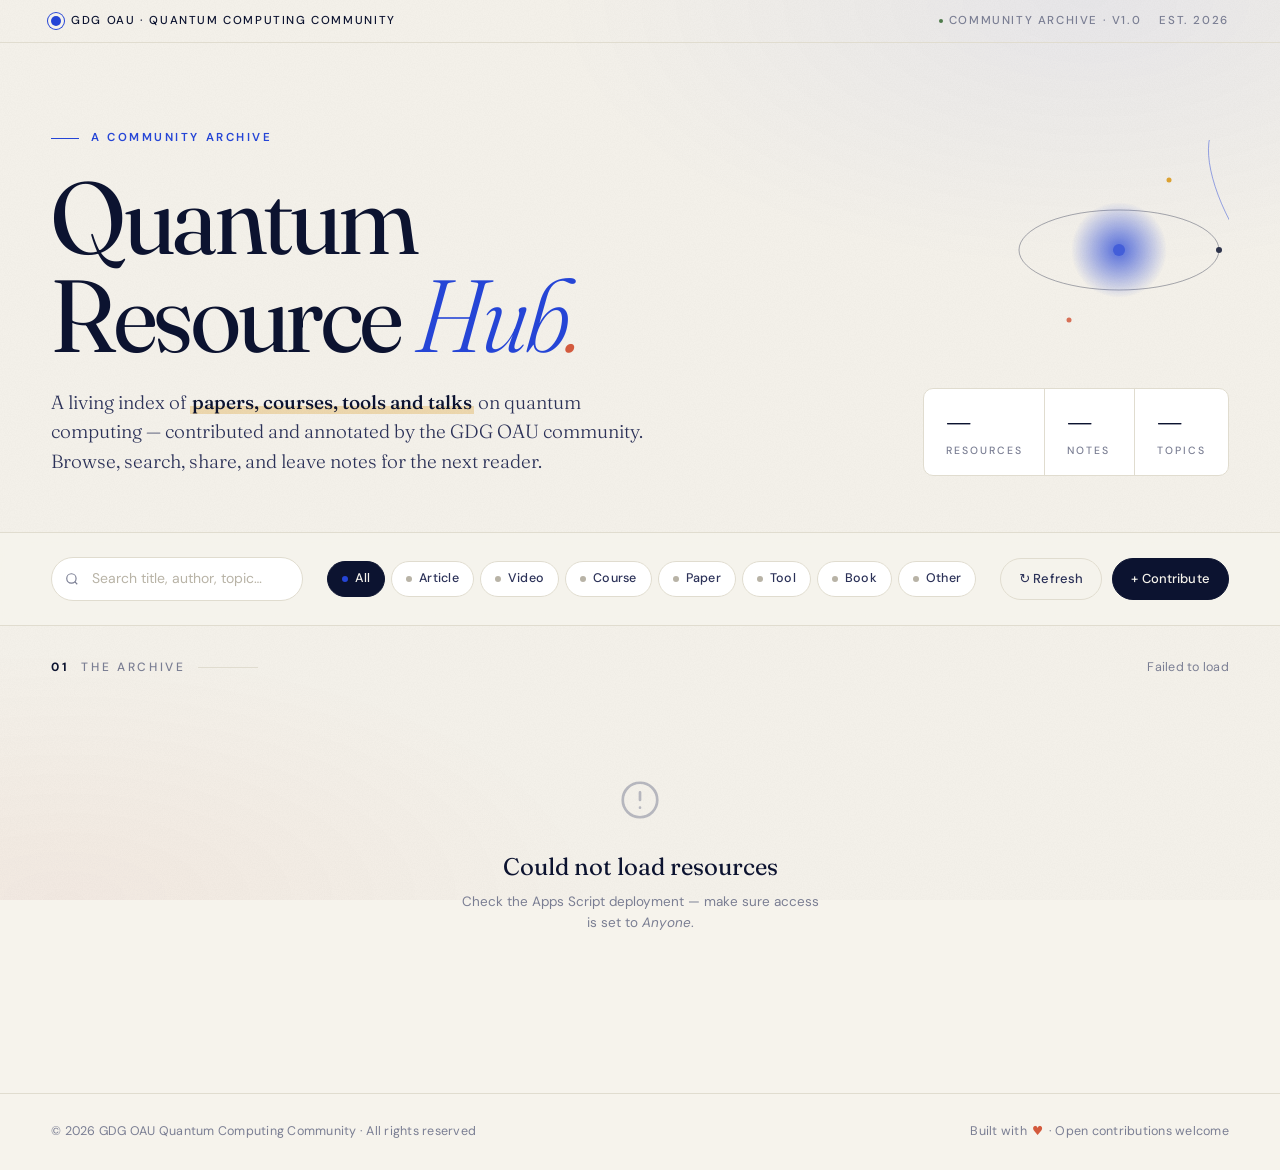
==== commit 0a5c9170: "Card click → modal only, sanitize URLs, footer with auto-year and love - Remove inline 'View →' anch" ====
--- a/index.html
+++ b/index.html
@@ -106,8 +106,8 @@
 
   <!-- ═══ COLOPHON ═════════════════════════════════ -->
   <footer class="colophon">
-    <span>© GDG OAU Quantum Computing Community</span>
-    <span>Built with care · Open contributions welcome</span>
+    <span>© <span id="year">2026</span> GDG OAU Quantum Computing Community · All rights reserved</span>
+    <span>Built with <span class="heart" aria-label="love">♥</span> · Open contributions welcome</span>
   </footer>
 
 </div><!-- /.page -->
--- a/css/styles.css
+++ b/css/styles.css
@@ -640,6 +640,19 @@
   justify-content: space-between;
   flex-wrap: wrap;
   gap: 12px;
+}
+
+.colophon .heart {
+  color: var(--terracotta);
+  display: inline-block;
+  animation: heartbeat 2.4s ease-in-out infinite;
+  transform-origin: center;
+  margin: 0 2px;
+}
+
+@keyframes heartbeat {
+  0%, 40%, 100% { transform: scale(1); }
+  20%           { transform: scale(1.18); }
 }
 
 /* ── MODAL ─────────────────────────────────────── */
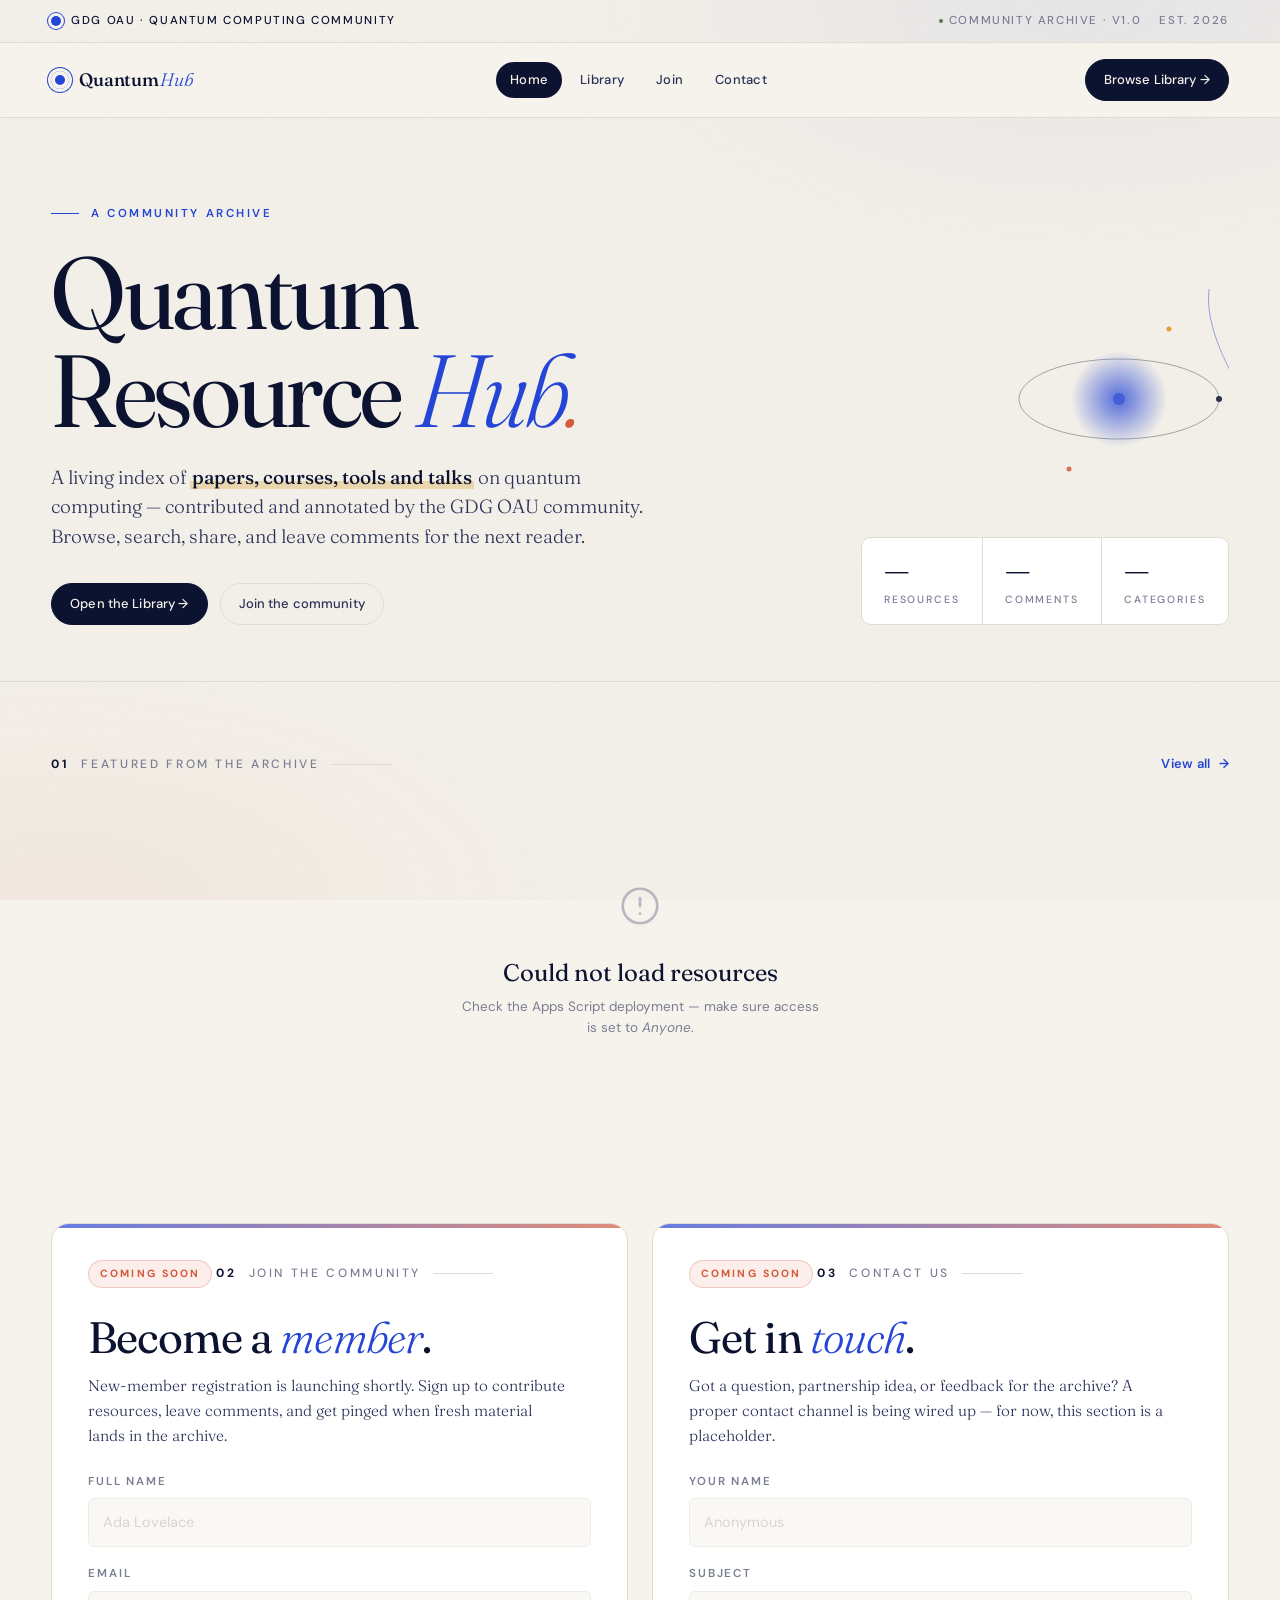
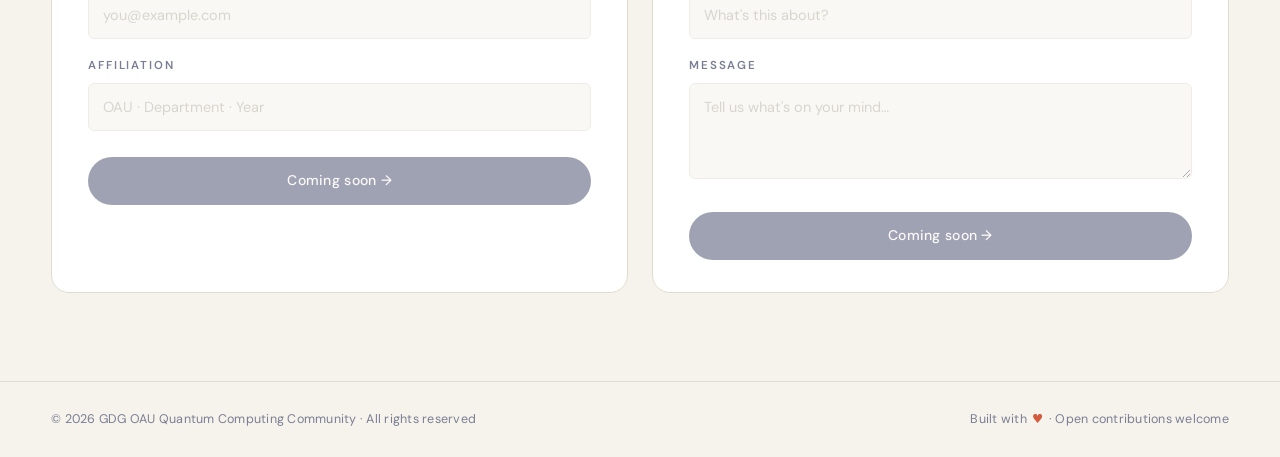
==== commit d34624c2: "feat: implement library page with resource search, filtering, and contribution modal functionality" ====
--- a/index.html
+++ b/index.html
@@ -14,7 +14,7 @@
 
   <link rel="stylesheet" href="css/styles.css" />
 </head>
-<body>
+<body data-page="landing">
 
 <div class="page">
 
@@ -27,6 +27,21 @@
     </span>
   </div>
 
+  <!-- ═══ PRIMARY NAV ══════════════════════════════ -->
+  <nav class="primary-nav" aria-label="Primary">
+    <a class="brand" href="index.html">
+      <span class="brand-mark" aria-hidden="true"></span>
+      <span class="brand-name">Quantum<span class="brand-name-it">Hub</span></span>
+    </a>
+    <ul class="nav-links">
+      <li><a class="nav-link active" href="index.html">Home</a></li>
+      <li><a class="nav-link" href="library.html">Library</a></li>
+      <li><a class="nav-link" href="#join">Join</a></li>
+      <li><a class="nav-link" href="#contact">Contact</a></li>
+    </ul>
+    <a class="btn btn-primary nav-cta" href="library.html">Browse Library →</a>
+  </nav>
+
   <!-- ═══ MASTHEAD ═════════════════════════════════ -->
   <header class="masthead">
     <div>
@@ -38,8 +53,13 @@
       <p class="lede">
         A living index of <strong>papers, courses, tools and talks</strong> on quantum computing —
         contributed and annotated by the GDG OAU community. Browse, search, share, and
-        leave notes for the next reader.
+        leave comments for the next reader.
       </p>
+
+      <div class="hero-ctas">
+        <a class="btn btn-primary btn-lg" href="library.html">Open the Library →</a>
+        <a class="btn btn-ghost btn-lg" href="#join">Join the community</a>
+      </div>
     </div>
 
     <div class="masthead-aside">
@@ -65,43 +85,85 @@
 
       <div class="stats" role="group" aria-label="Archive statistics">
         <div class="stat"><div class="stat-num" id="stat-total">—</div><div class="stat-label">Resources</div></div>
-        <div class="stat"><div class="stat-num" id="stat-comments">—</div><div class="stat-label">Notes</div></div>
-        <div class="stat"><div class="stat-num" id="stat-cats">—</div><div class="stat-label">Topics</div></div>
+        <div class="stat"><div class="stat-num" id="stat-comments">—</div><div class="stat-label">Comments</div></div>
+        <div class="stat"><div class="stat-num" id="stat-cats">—</div><div class="stat-label">Categories</div></div>
       </div>
     </div>
   </header>
 
-  <!-- ═══ ACTION BAR ═══════════════════════════════ -->
-  <div class="actionbar">
-    <div class="search">
-      <svg width="14" height="14" viewBox="0 0 24 24" fill="none" stroke="currentColor" stroke-width="2"><circle cx="11" cy="11" r="8"/><path d="m21 21-4.35-4.35"/></svg>
-      <input type="text" id="searchInput" placeholder="Search title, author, topic…" aria-label="Search resources" />
+  <!-- ═══ FEATURED ═════════════════════════════════ -->
+  <section class="featured" id="featured">
+    <div class="section-head">
+      <div class="section-num"><strong>01</strong> Featured from the Archive</div>
+      <a class="section-cta" href="library.html">View all <span class="arrow">→</span></a>
     </div>
+    <div class="featured-grid" id="featured-grid">
+      <div class="state-block">
+        <span class="spinner"></span>
+        <span style="font-size:13px; letter-spacing:0.02em;">Loading recent additions…</span>
+      </div>
+    </div>
+  </section>
 
-    <div class="chips" id="filterChips" role="group" aria-label="Filter by category">
-      <button class="chip active" data-filter="All">All</button>
-      <button class="chip" data-filter="Article">Article</button>
-      <button class="chip" data-filter="Video">Video</button>
-      <button class="chip" data-filter="Course">Course</button>
-      <button class="chip" data-filter="Paper">Paper</button>
-      <button class="chip" data-filter="Tool">Tool</button>
-      <button class="chip" data-filter="Book">Book</button>
-      <button class="chip" data-filter="Other">Other</button>
+  <!-- ═══ JOIN + CONTACT ═══════════════════════════ -->
+  <section class="community" id="community">
+    <div class="community-grid">
+
+      <!-- JOIN -->
+      <div class="cs-card" id="join">
+        <div class="cs-tag">Coming Soon</div>
+        <div class="section-num"><strong>02</strong> Join the Community</div>
+        <h2 class="cs-title">Become a <em>member</em>.</h2>
+        <p class="cs-desc">
+          New-member registration is launching shortly. Sign up to contribute resources,
+          leave comments, and get pinged when fresh material lands in the archive.
+        </p>
+
+        <form class="cs-form" aria-disabled="true" onsubmit="event.preventDefault();">
+          <div class="field">
+            <label>Full name</label>
+            <input type="text" placeholder="Ada Lovelace" disabled />
+          </div>
+          <div class="field">
+            <label>Email</label>
+            <input type="email" placeholder="you@example.com" disabled />
+          </div>
+          <div class="field">
+            <label>Affiliation</label>
+            <input type="text" placeholder="OAU · Department · Year" disabled />
+          </div>
+          <button type="button" class="submit-btn" disabled>Coming soon →</button>
+        </form>
+      </div>
+
+      <!-- CONTACT -->
+      <div class="cs-card" id="contact">
+        <div class="cs-tag">Coming Soon</div>
+        <div class="section-num"><strong>03</strong> Contact Us</div>
+        <h2 class="cs-title">Get in <em>touch</em>.</h2>
+        <p class="cs-desc">
+          Got a question, partnership idea, or feedback for the archive? A proper
+          contact channel is being wired up — for now, this section is a placeholder.
+        </p>
+
+        <form class="cs-form" aria-disabled="true" onsubmit="event.preventDefault();">
+          <div class="field">
+            <label>Your name</label>
+            <input type="text" placeholder="Anonymous" disabled />
+          </div>
+          <div class="field">
+            <label>Subject</label>
+            <input type="text" placeholder="What's this about?" disabled />
+          </div>
+          <div class="field">
+            <label>Message</label>
+            <textarea placeholder="Tell us what's on your mind…" disabled></textarea>
+          </div>
+          <button type="button" class="submit-btn" disabled>Coming soon →</button>
+        </form>
+      </div>
+
     </div>
-
-    <div style="display:flex; gap:10px;">
-      <button class="btn btn-ghost" id="refreshBtn" title="Reload archive">↻ Refresh</button>
-      <button class="btn btn-primary" id="openAddBtn">+ Contribute</button>
-    </div>
-  </div>
-
-  <!-- ═══ RESULTS ══════════════════════════════════ -->
-  <section>
-    <div class="results-header">
-      <div class="section-num"><strong>01</strong> The Archive</div>
-      <div class="results-count" id="resultsCount">Loading…</div>
-    </div>
-    <div class="grid" id="grid"></div>
   </section>
 
   <!-- ═══ COLOPHON ═════════════════════════════════ -->
@@ -113,109 +175,6 @@
 </div><!-- /.page -->
 
 
-<!-- ═══ ADD MODAL ══════════════════════════════════ -->
-<div class="overlay" id="addOverlay" role="dialog" aria-modal="true" aria-labelledby="addModalTitle">
-  <div class="modal">
-    <div class="modal-head">
-      <div class="modal-eyebrow">Contribute</div>
-      <h2 class="modal-title" id="addModalTitle">Add a resource <em>to the archive</em></h2>
-      <button class="modal-close" data-close="addOverlay" aria-label="Close">✕</button>
-    </div>
-
-    <div class="modal-body">
-      <div class="field">
-        <label for="f-title">Title <span class="req">*</span></label>
-        <input type="text" id="f-title" placeholder="e.g. IBM Quantum Learning Path" />
-      </div>
-
-      <div class="field">
-        <label for="f-url">URL / Link <span class="req">*</span></label>
-        <input type="url" id="f-url" placeholder="https://…" />
-      </div>
-
-      <div class="field-row">
-        <div class="field">
-          <label for="f-cat">Category <span class="req">*</span></label>
-          <select id="f-cat">
-            <option value="">— Select —</option>
-            <option>Article</option>
-            <option>Video</option>
-            <option>Course</option>
-            <option>Paper</option>
-            <option>Tool</option>
-            <option>Book</option>
-            <option>Other</option>
-          </select>
-        </div>
-        <div class="field">
-          <label for="f-name">Your name</label>
-          <input type="text" id="f-name" placeholder="Anonymous" />
-        </div>
-      </div>
-
-      <div class="field">
-        <label for="f-desc">Description</label>
-        <textarea id="f-desc" placeholder="What does this resource cover and why is it worth reading?"></textarea>
-      </div>
-
-      <button class="submit-btn" id="addSubmitBtn">→ Submit Resource</button>
-    </div>
-  </div>
-</div>
-
-
-<!-- ═══ RESOURCE DETAIL MODAL ══════════════════════ -->
-<div class="overlay" id="detailOverlay" role="dialog" aria-modal="true" aria-labelledby="detailTitle">
-  <div class="modal modal-lg">
-    <button class="modal-close" data-close="detailOverlay" aria-label="Close">✕</button>
-
-    <div class="detail">
-      <div class="detail-head">
-        <span class="detail-num" id="dNum">№ 001</span>
-        <span class="detail-cat" id="dCat">Other</span>
-      </div>
-
-      <h2 class="detail-title" id="detailTitle">—</h2>
-
-      <div class="detail-meta" id="dMeta"></div>
-
-      <p class="detail-desc" id="dDesc"></p>
-
-      <a class="detail-open" id="dOpen" href="#" target="_blank" rel="noopener">
-        <span>Open resource</span>
-        <svg width="14" height="14" viewBox="0 0 24 24" fill="none" stroke="currentColor" stroke-width="2" stroke-linecap="round" stroke-linejoin="round"><path d="M7 17L17 7M9 7h8v8"/></svg>
-      </a>
-    </div>
-
-    <hr class="divider" />
-
-    <div class="detail-notes">
-      <div class="notes-header">
-        <span class="section-tag">Community Notes</span>
-        <span class="notes-count" id="dNoteCount">0</span>
-      </div>
-
-      <div class="comments-list" id="commentsList"></div>
-
-      <hr class="divider divider-soft" />
-
-      <div class="section-tag">Leave a Note</div>
-
-      <div class="field">
-        <label for="c-name">Your name</label>
-        <input type="text" id="c-name" placeholder="Anonymous" />
-      </div>
-      <div class="field">
-        <label for="c-text">Note <span class="req">*</span></label>
-        <textarea id="c-text" placeholder="e.g. Link is dead — try this mirror instead: https://…"></textarea>
-      </div>
-
-      <button class="submit-btn" id="commentSubmitBtn">Post Note</button>
-    </div>
-  </div>
-</div>
-
-
 <!-- ═══ TOAST ═════════════════════════════════════ -->
 <div class="toast" id="toast" role="status" aria-live="polite">
   <span class="toast-icon" id="toastIcon">✓</span>
@@ -223,7 +182,7 @@
 </div>
 
 
-<!-- ═══ SCRIPTS — order matters: utils → api → ui → app ═══ -->
+<!-- ═══ SCRIPTS ═══ -->
 <script src="js/utils.js"></script>
 <script src="js/api.js"></script>
 <script src="js/ui.js"></script>
--- a/css/styles.css
+++ b/css/styles.css
@@ -133,6 +133,87 @@
 .ribbon-meta span { display: inline-flex; align-items: center; gap: 6px; }
 .ribbon-meta .dot { width: 4px; height: 4px; border-radius: 50%; background: var(--moss); }
 
+/* ── PRIMARY NAV ───────────────────────────────── */
+.primary-nav {
+  padding: 16px var(--pad-x);
+  display: flex;
+  align-items: center;
+  gap: 24px;
+  border-bottom: 1px solid var(--line);
+  background: rgba(246, 243, 236, 0.92);
+  backdrop-filter: blur(10px);
+  -webkit-backdrop-filter: blur(10px);
+  position: sticky;
+  top: 0;
+  z-index: 60;
+}
+
+.brand {
+  display: inline-flex;
+  align-items: center;
+  gap: 10px;
+  font-family: var(--serif);
+  font-weight: 500;
+  font-size: 18px;
+  letter-spacing: -0.01em;
+  color: var(--ink);
+  font-variation-settings: "opsz" 24;
+  flex: 0 0 auto;
+}
+
+.brand-mark {
+  width: 18px;
+  height: 18px;
+  border-radius: 50%;
+  background: var(--cobalt);
+  box-shadow:
+    0 0 0 3px var(--paper),
+    0 0 0 4px var(--cobalt),
+    inset 0 0 0 4px var(--paper);
+  display: inline-block;
+}
+
+.brand-name-it {
+  font-style: italic;
+  font-weight: 300;
+  color: var(--cobalt);
+  margin-left: 1px;
+}
+
+.nav-links {
+  list-style: none;
+  display: flex;
+  gap: 4px;
+  margin: 0 auto;
+  padding: 0;
+}
+
+.nav-link {
+  font-size: 13px;
+  letter-spacing: 0.02em;
+  font-weight: 500;
+  color: var(--ink-soft);
+  padding: 8px 14px;
+  border-radius: 100px;
+  transition: all var(--fast);
+  display: inline-block;
+}
+
+.nav-link:hover { color: var(--ink); background: var(--paper-warm); }
+
+.nav-link.active {
+  background: var(--ink);
+  color: var(--paper);
+}
+
+.nav-cta { flex: 0 0 auto; }
+
+@media (max-width: 720px) {
+  .primary-nav { gap: 12px; flex-wrap: wrap; }
+  .nav-links { order: 3; width: 100%; justify-content: center; margin: 0; }
+  .nav-cta { margin-left: auto; }
+}
+
 /* ── HERO / MASTHEAD ───────────────────────────── */
 .masthead {
   padding: clamp(40px, 7vw, 80px) var(--pad-x) clamp(36px, 5vw, 56px);
@@ -262,21 +343,195 @@
   font-weight: 500;
 }
 
+/* ── HERO CTAs ─────────────────────────────────── */
+.hero-ctas {
+  margin-top: 32px;
+  display: flex;
+  flex-wrap: wrap;
+  gap: 12px;
+}
+
+.btn-lg {
+  padding: 13px 22px;
+  font-size: 14px;
+  letter-spacing: 0.01em;
+}
+
+/* ── LIBRARY HEADER ────────────────────────────── */
+.library-header {
+  padding: clamp(36px, 5vw, 60px) var(--pad-x) clamp(28px, 4vw, 40px);
+  border-bottom: 1px solid var(--line);
+  display: grid;
+  grid-template-columns: minmax(0, 1.4fr) minmax(0, 1fr);
+  gap: clamp(24px, 4vw, 48px);
+  align-items: end;
+}
+
+.library-title {
+  font-family: var(--serif);
+  font-weight: 400;
+  font-size: clamp(38px, 6vw, 72px);
+  line-height: 0.98;
+  letter-spacing: -0.02em;
+  color: var(--ink);
+  font-variation-settings: "opsz" 144, "SOFT" 30;
+}
+
+.library-title .it { font-style: italic; font-weight: 300; color: var(--cobalt); }
+.library-title .amp { font-style: italic; color: var(--terracotta); font-weight: 300; }
+
+.library-lede {
+  margin-top: 18px;
+  font-family: var(--serif);
+  font-size: clamp(15px, 1.5vw, 17.5px);
+  font-weight: 300;
+  line-height: 1.55;
+  color: var(--ink-soft);
+  max-width: 52ch;
+  font-variation-settings: "opsz" 14;
+}
+
+.stats-compact { justify-self: end; }
+
+@media (max-width: 880px) {
+  .library-header { grid-template-columns: 1fr; gap: 28px; align-items: start; }
+  .stats-compact { justify-self: start; }
+}
+
+/* ── FEATURED ──────────────────────────────────── */
+.featured {
+  padding: clamp(40px, 6vw, 72px) var(--pad-x) 16px;
+}
+
+.section-head {
+  display: flex;
+  justify-content: space-between;
+  align-items: baseline;
+  gap: 16px;
+  margin-bottom: 28px;
+}
+
+.section-cta {
+  font-size: 13px;
+  letter-spacing: 0.02em;
+  font-weight: 600;
+  color: var(--cobalt);
+  display: inline-flex;
+  align-items: center;
+  gap: 8px;
+  transition: gap var(--fast);
+}
+.section-cta:hover { gap: 12px; }
+.section-cta .arrow { transition: transform var(--fast); }
+.section-cta:hover .arrow { transform: translateX(2px); }
+
+.featured-grid {
+  display: grid;
+  grid-template-columns: repeat(auto-fill, minmax(310px, 1fr));
+  gap: 18px;
+}
+
+/* Featured cards reuse .card styles via JS — no extra rules needed */
+
+/* ── COMMUNITY (Join + Contact) ────────────────── */
+.community {
+  padding: clamp(48px, 7vw, 88px) var(--pad-x) clamp(48px, 7vw, 88px);
+}
+
+.community-grid {
+  display: grid;
+  grid-template-columns: repeat(auto-fit, minmax(320px, 1fr));
+  gap: 24px;
+}
+
+.cs-card {
+  background: var(--surface);
+  border: 1px solid var(--line);
+  border-radius: var(--radius-lg);
+  padding: 36px 36px 32px;
+  position: relative;
+  overflow: hidden;
+  scroll-margin-top: 100px;
+}
+
+.cs-card::before {
+  content: '';
+  position: absolute;
+  top: 0;
+  left: 0;
+  right: 0;
+  height: 4px;
+  background: linear-gradient(90deg, var(--cobalt), var(--terracotta));
+  opacity: 0.7;
+}
+
+.cs-tag {
+  display: inline-block;
+  font-size: 10.5px;
+  letter-spacing: 0.2em;
+  text-transform: uppercase;
+  font-weight: 700;
+  color: var(--terracotta);
+  background: rgba(211, 90, 61, 0.1);
+  border: 1px solid rgba(211, 90, 61, 0.25);
+  padding: 5px 11px;
+  border-radius: 100px;
+  margin-bottom: 18px;
+}
+
+.cs-title {
+  font-family: var(--serif);
+  font-weight: 400;
+  font-size: clamp(32px, 4.5vw, 44px);
+  line-height: 1.05;
+  letter-spacing: -0.02em;
+  color: var(--ink);
+  font-variation-settings: "opsz" 48;
+  margin: 8px 0 14px;
+}
+
+.cs-title em { font-style: italic; font-weight: 300; color: var(--cobalt); }
+
+.cs-desc {
+  font-family: var(--serif);
+  font-size: 15.5px;
+  font-weight: 300;
+  line-height: 1.6;
+  color: var(--ink-soft);
+  font-variation-settings: "opsz" 14;
+  margin-bottom: 24px;
+  max-width: 48ch;
+}
+
+.cs-form .field input:disabled,
+.cs-form .field textarea:disabled {
+  opacity: 0.55;
+  cursor: not-allowed;
+  background: var(--paper);
+}
+
+.cs-form .submit-btn:disabled {
+  background: var(--ink-soft);
+  opacity: 0.45;
+  cursor: not-allowed;
+}
+
+@media (max-width: 640px) {
+  .cs-card { padding: 28px 24px 26px; }
+}
+
 /* ── ACTION BAR ────────────────────────────────── */
 .actionbar {
-  padding: 24px var(--pad-x);
+  padding: 20px var(--pad-x);
   display: flex;
   flex-wrap: wrap;
   gap: 14px 18px;
   align-items: center;
   justify-content: space-between;
   border-bottom: 1px solid var(--line);
-  position: sticky;
-  top: 0;
-  background: rgba(246, 243, 236, 0.92);
+  background: rgba(246, 243, 236, 0.85);
   backdrop-filter: blur(10px);
   -webkit-backdrop-filter: blur(10px);
-  z-index: 50;
 }
 
 .search {
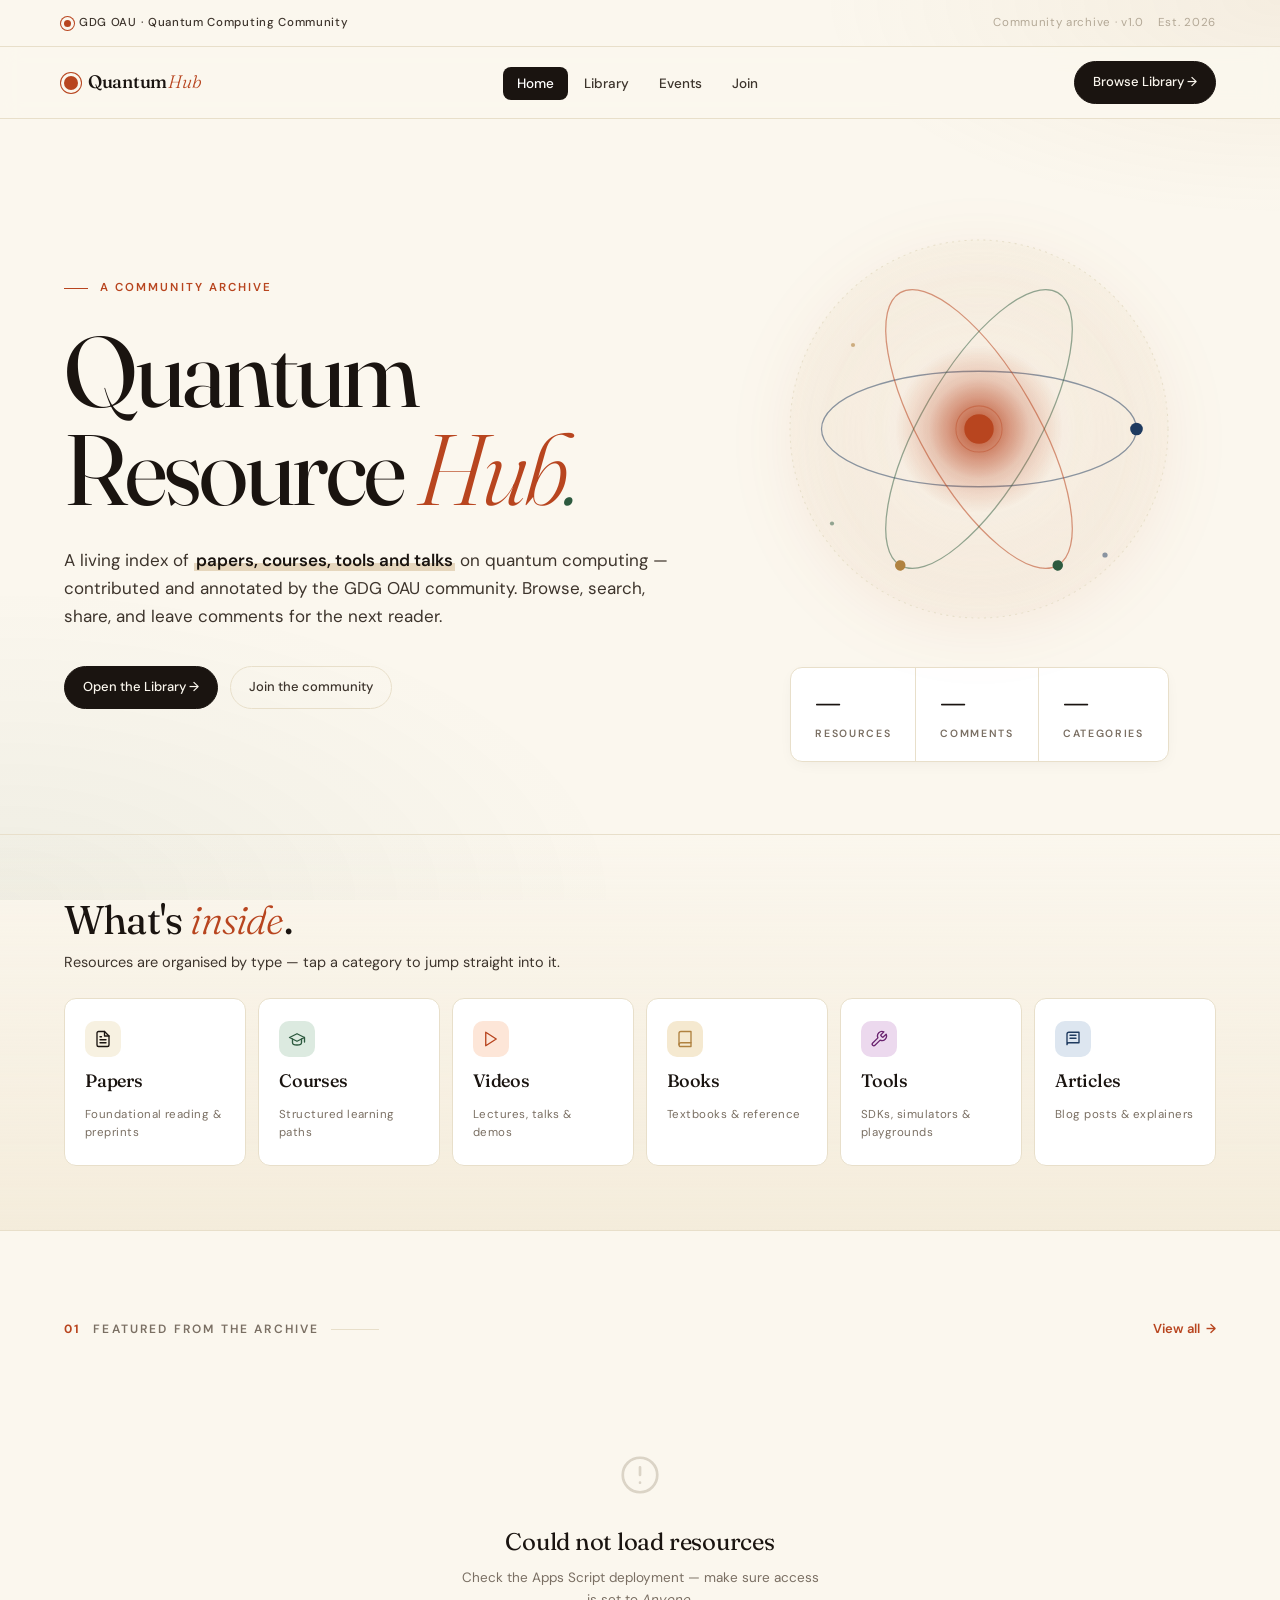
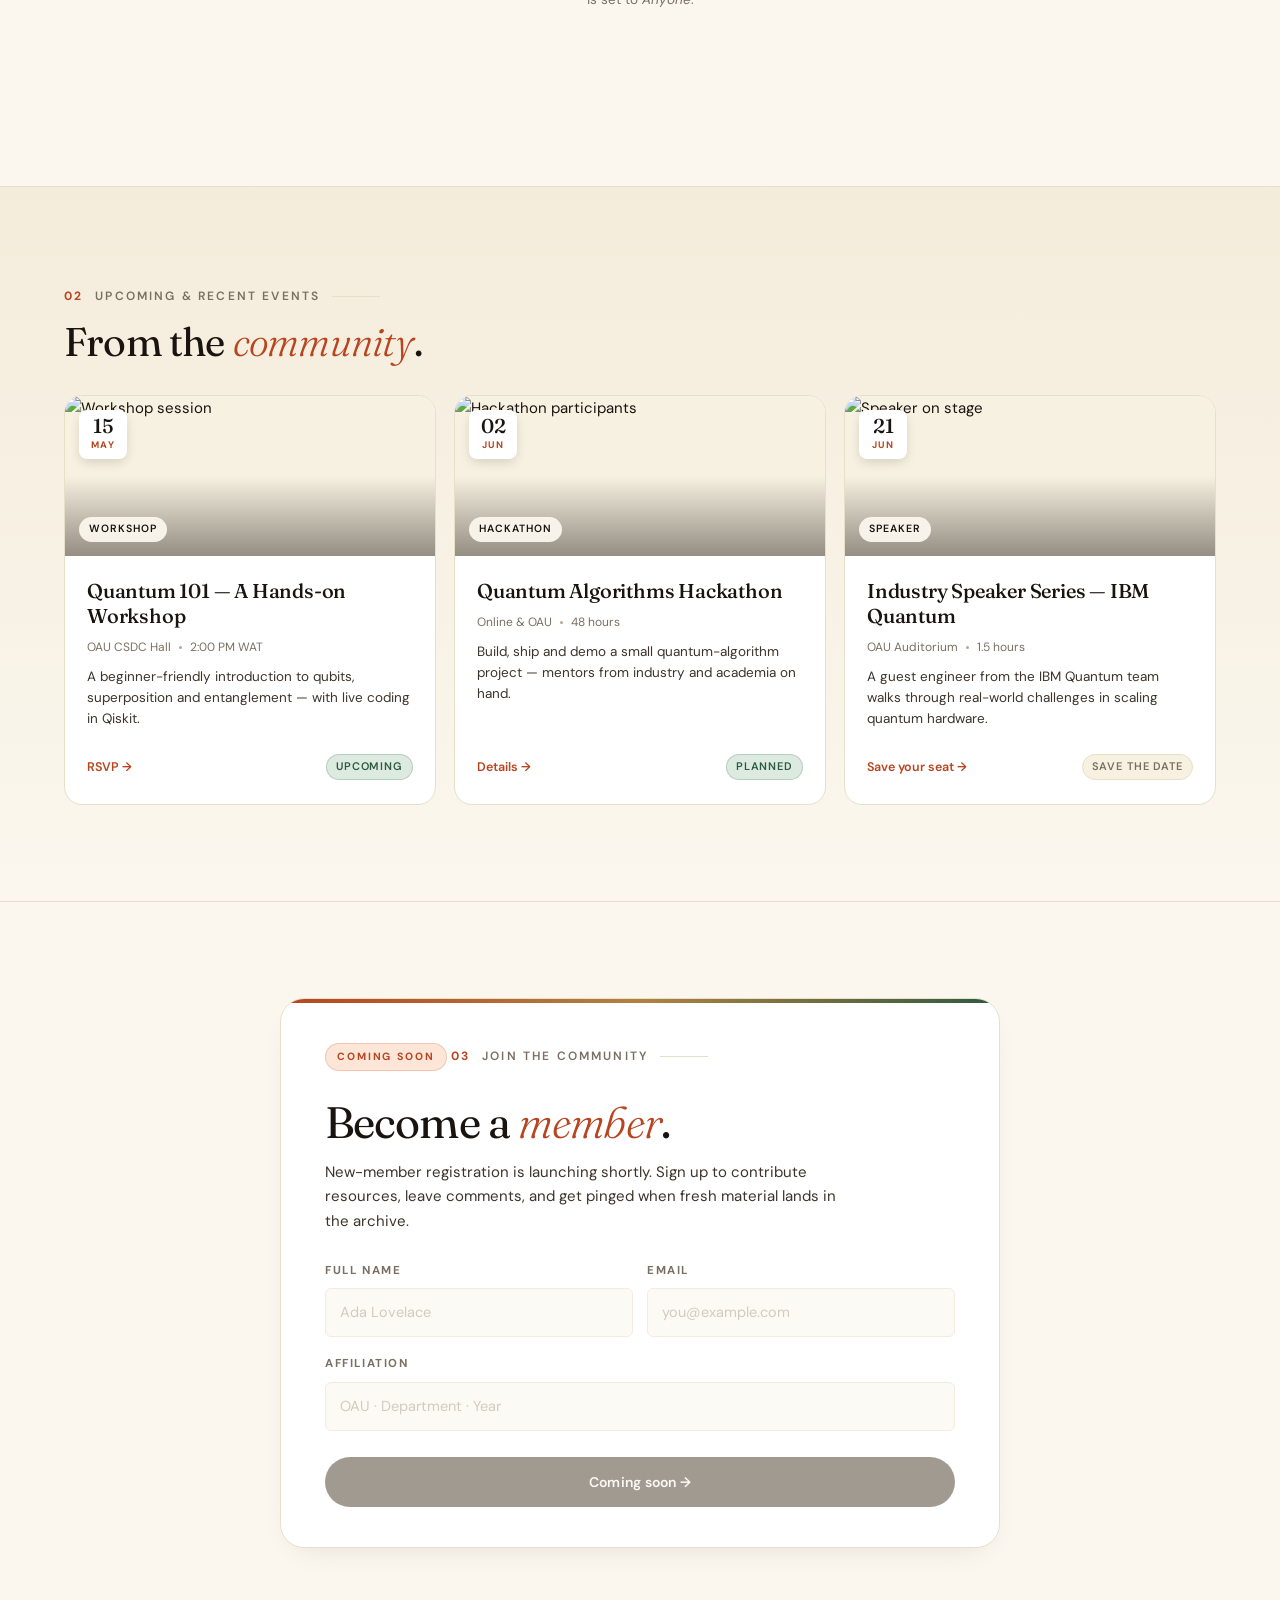
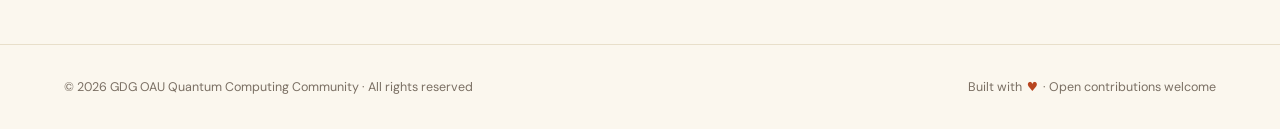
==== commit 10e73abe: "feat: implement warm scholarly visual identity, atmospheric background gradients, and scroll-trigger" ====
--- a/index.html
+++ b/index.html
@@ -36,15 +36,15 @@
     <ul class="nav-links">
       <li><a class="nav-link active" href="index.html">Home</a></li>
       <li><a class="nav-link" href="library.html">Library</a></li>
+      <li><a class="nav-link" href="#events">Events</a></li>
       <li><a class="nav-link" href="#join">Join</a></li>
-      <li><a class="nav-link" href="#contact">Contact</a></li>
     </ul>
     <a class="btn btn-primary nav-cta" href="library.html">Browse Library →</a>
   </nav>
 
   <!-- ═══ MASTHEAD ═════════════════════════════════ -->
   <header class="masthead">
-    <div>
+    <div class="reveal in">
       <div class="eyebrow">A Community Archive</div>
       <h1 class="headline">
         Quantum<br>
@@ -62,24 +62,65 @@
       </div>
     </div>
 
-    <div class="masthead-aside">
-      <!-- Decorative quantum orbital -->
-      <div class="orbital" aria-hidden="true">
-        <svg viewBox="0 0 220 220" fill="none">
+    <div class="masthead-aside reveal delay-2">
+      <!-- Animated quantum atom illustration -->
+      <div class="hero-art" aria-hidden="true">
+        <svg viewBox="0 0 400 400" fill="none" xmlns="http://www.w3.org/2000/svg">
           <defs>
-            <radialGradient id="coreGrad" cx="50%" cy="50%" r="50%">
-              <stop offset="0%"  stop-color="#2545d6" stop-opacity="0.9"/>
-              <stop offset="100%" stop-color="#2545d6" stop-opacity="0"/>
+            <radialGradient id="coreGlow" cx="50%" cy="50%" r="50%">
+              <stop offset="0%"  stop-color="#b8451f" stop-opacity="0.95"/>
+              <stop offset="60%" stop-color="#b8451f" stop-opacity="0.25"/>
+              <stop offset="100%" stop-color="#b8451f" stop-opacity="0"/>
+            </radialGradient>
+            <radialGradient id="atomBg" cx="50%" cy="50%" r="50%">
+              <stop offset="0%"  stop-color="#fbf7ee" stop-opacity="1"/>
+              <stop offset="100%" stop-color="#f4ecdb" stop-opacity="0.4"/>
             </radialGradient>
           </defs>
-          <ellipse class="ring"   cx="110" cy="110" rx="100" ry="40" stroke="#0c1330" stroke-width="0.8" stroke-opacity="0.5"/>
-          <ellipse class="ring ring-2" cx="110" cy="110" rx="100" ry="40" stroke="#2545d6" stroke-width="0.8" stroke-opacity="0.6" transform="rotate(60 110 110)"/>
-          <ellipse class="ring ring-3" cx="110" cy="110" rx="100" ry="40" stroke="#d35a3d" stroke-width="0.8" stroke-opacity="0.5" transform="rotate(120 110 110)"/>
-          <circle cx="110" cy="110" r="48" fill="url(#coreGrad)"/>
-          <circle class="core" cx="110" cy="110" r="6" fill="#2545d6"/>
-          <circle cx="210" cy="110" r="3" fill="#0c1330"/>
-          <circle cx="60"  cy="180" r="2.5" fill="#d35a3d"/>
-          <circle cx="160" cy="40"  r="2.5" fill="#d99411"/>
+
+          <!-- Soft background disc -->
+          <circle cx="200" cy="200" r="180" fill="url(#atomBg)" />
+          <circle cx="200" cy="200" r="180" stroke="#e8dfca" stroke-width="1" fill="none" stroke-dasharray="2 4"/>
+
+          <!-- Orbital rings (static rotation wrapper + animated inner group) -->
+          <g class="atom-ring">
+            <ellipse cx="200" cy="200" rx="150" ry="55" stroke="#1e3a5f" stroke-width="1.2" stroke-opacity="0.5"/>
+          </g>
+          <g transform="rotate(60 200 200)">
+            <g class="atom-ring r2">
+              <ellipse cx="200" cy="200" rx="150" ry="55" stroke="#b8451f" stroke-width="1.2" stroke-opacity="0.55"/>
+            </g>
+          </g>
+          <g transform="rotate(120 200 200)">
+            <g class="atom-ring r3">
+              <ellipse cx="200" cy="200" rx="150" ry="55" stroke="#2d5a3f" stroke-width="1.2" stroke-opacity="0.5"/>
+            </g>
+          </g>
+
+          <!-- Glow + core -->
+          <circle cx="200" cy="200" r="80" fill="url(#coreGlow)"/>
+          <circle class="atom-core" cx="200" cy="200" r="14" fill="#b8451f"/>
+          <circle cx="200" cy="200" r="22" stroke="#b8451f" stroke-width="1" fill="none" stroke-opacity="0.4"/>
+
+          <!-- Orbiting electrons (static rotation wrapper + animated inner group) -->
+          <g class="atom-electron">
+            <circle cx="350" cy="200" r="6" fill="#1e3a5f"/>
+          </g>
+          <g transform="rotate(60 200 200)">
+            <g class="atom-electron e2">
+              <circle cx="350" cy="200" r="5" fill="#2d5a3f"/>
+            </g>
+          </g>
+          <g transform="rotate(120 200 200)">
+            <g class="atom-electron e3">
+              <circle cx="350" cy="200" r="5" fill="#b08240"/>
+            </g>
+          </g>
+
+          <!-- Decorative dots -->
+          <circle cx="80"  cy="120" r="2" fill="#b08240" opacity="0.6"/>
+          <circle cx="320" cy="320" r="2.5" fill="#1e3a5f" opacity="0.5"/>
+          <circle cx="60"  cy="290" r="2" fill="#2d5a3f" opacity="0.5"/>
         </svg>
       </div>
 
@@ -91,9 +132,61 @@
     </div>
   </header>
 
+  <!-- ═══ CATEGORIES STRIP ═════════════════════════ -->
+  <section class="categories">
+    <div class="section-intro reveal">
+      <h2 class="section-title">What's <em>inside</em>.</h2>
+      <p class="section-sub">Resources are organised by type — tap a category to jump straight into it.</p>
+    </div>
+    <div class="cat-grid">
+      <a class="cat-tile t-paper reveal delay-1" href="library.html?cat=Paper">
+        <div class="cat-icon">
+          <svg viewBox="0 0 24 24" fill="none" stroke="currentColor" stroke-width="1.8" stroke-linecap="round" stroke-linejoin="round"><path d="M14 2H6a2 2 0 0 0-2 2v16a2 2 0 0 0 2 2h12a2 2 0 0 0 2-2V8z"/><path d="M14 2v6h6M16 13H8M16 17H8M10 9H8"/></svg>
+        </div>
+        <div class="cat-name">Papers</div>
+        <div class="cat-meta">Foundational reading & preprints</div>
+      </a>
+      <a class="cat-tile t-course reveal delay-1" href="library.html?cat=Course">
+        <div class="cat-icon">
+          <svg viewBox="0 0 24 24" fill="none" stroke="currentColor" stroke-width="1.8" stroke-linecap="round" stroke-linejoin="round"><path d="M22 10v6M2 10l10-5 10 5-10 5z"/><path d="M6 12v5a6 3 0 0 0 12 0v-5"/></svg>
+        </div>
+        <div class="cat-name">Courses</div>
+        <div class="cat-meta">Structured learning paths</div>
+      </a>
+      <a class="cat-tile t-video reveal delay-2" href="library.html?cat=Video">
+        <div class="cat-icon">
+          <svg viewBox="0 0 24 24" fill="none" stroke="currentColor" stroke-width="1.8" stroke-linecap="round" stroke-linejoin="round"><polygon points="5 3 19 12 5 21 5 3"/></svg>
+        </div>
+        <div class="cat-name">Videos</div>
+        <div class="cat-meta">Lectures, talks & demos</div>
+      </a>
+      <a class="cat-tile t-book reveal delay-2" href="library.html?cat=Book">
+        <div class="cat-icon">
+          <svg viewBox="0 0 24 24" fill="none" stroke="currentColor" stroke-width="1.8" stroke-linecap="round" stroke-linejoin="round"><path d="M4 19.5A2.5 2.5 0 0 1 6.5 17H20"/><path d="M6.5 2H20v20H6.5A2.5 2.5 0 0 1 4 19.5v-15A2.5 2.5 0 0 1 6.5 2z"/></svg>
+        </div>
+        <div class="cat-name">Books</div>
+        <div class="cat-meta">Textbooks & reference</div>
+      </a>
+      <a class="cat-tile t-tool reveal delay-3" href="library.html?cat=Tool">
+        <div class="cat-icon">
+          <svg viewBox="0 0 24 24" fill="none" stroke="currentColor" stroke-width="1.8" stroke-linecap="round" stroke-linejoin="round"><path d="M14.7 6.3a1 1 0 0 0 0 1.4l1.6 1.6a1 1 0 0 0 1.4 0l3.77-3.77a6 6 0 0 1-7.94 7.94l-6.91 6.91a2.12 2.12 0 0 1-3-3l6.91-6.91a6 6 0 0 1 7.94-7.94l-3.76 3.76z"/></svg>
+        </div>
+        <div class="cat-name">Tools</div>
+        <div class="cat-meta">SDKs, simulators & playgrounds</div>
+      </a>
+      <a class="cat-tile t-article reveal delay-3" href="library.html?cat=Article">
+        <div class="cat-icon">
+          <svg viewBox="0 0 24 24" fill="none" stroke="currentColor" stroke-width="1.8" stroke-linecap="round" stroke-linejoin="round"><path d="M4 19.5A2.5 2.5 0 0 1 6.5 17H20V3H6.5A2.5 2.5 0 0 0 4 5.5z"/><path d="M8 7h8M8 11h8"/></svg>
+        </div>
+        <div class="cat-name">Articles</div>
+        <div class="cat-meta">Blog posts & explainers</div>
+      </a>
+    </div>
+  </section>
+
   <!-- ═══ FEATURED ═════════════════════════════════ -->
   <section class="featured" id="featured">
-    <div class="section-head">
+    <div class="section-head reveal">
       <div class="section-num"><strong>01</strong> Featured from the Archive</div>
       <a class="section-cta" href="library.html">View all <span class="arrow">→</span></a>
     </div>
@@ -105,14 +198,81 @@
     </div>
   </section>
 
-  <!-- ═══ JOIN + CONTACT ═══════════════════════════ -->
-  <section class="community" id="community">
+  <!-- ═══ EVENTS ═══════════════════════════════════ -->
+  <section class="events" id="events">
+    <div class="section-head reveal">
+      <div>
+        <div class="section-num"><strong>02</strong> Upcoming &amp; Recent Events</div>
+        <h2 class="section-title" style="margin-top:14px;">From the <em>community</em>.</h2>
+      </div>
+    </div>
+
+    <div class="events-grid">
+      <article class="event-card reveal delay-1">
+        <div class="event-image">
+          <img src="https://picsum.photos/seed/quantumworkshop/600/400" alt="Workshop session" loading="lazy" />
+          <div class="event-date"><div class="event-day">15</div><div class="event-month">May</div></div>
+          <span class="event-tag">Workshop</span>
+        </div>
+        <div class="event-body">
+          <h3 class="event-title">Quantum 101 — A Hands-on Workshop</h3>
+          <div class="event-meta">
+            <span>OAU CSDC Hall</span><span class="sep"></span><span>2:00 PM WAT</span>
+          </div>
+          <p class="event-desc">A beginner-friendly introduction to qubits, superposition and entanglement — with live coding in Qiskit.</p>
+          <div class="event-foot">
+            <a class="event-cta" href="#">RSVP →</a>
+            <span class="event-status upcoming">Upcoming</span>
+          </div>
+        </div>
+      </article>
+
+      <article class="event-card reveal delay-2">
+        <div class="event-image">
+          <img src="https://picsum.photos/seed/quantumhackathon/600/400" alt="Hackathon participants" loading="lazy" />
+          <div class="event-date"><div class="event-day">02</div><div class="event-month">Jun</div></div>
+          <span class="event-tag">Hackathon</span>
+        </div>
+        <div class="event-body">
+          <h3 class="event-title">Quantum Algorithms Hackathon</h3>
+          <div class="event-meta">
+            <span>Online &amp; OAU</span><span class="sep"></span><span>48 hours</span>
+          </div>
+          <p class="event-desc">Build, ship and demo a small quantum-algorithm project — mentors from industry and academia on hand.</p>
+          <div class="event-foot">
+            <a class="event-cta" href="#">Details →</a>
+            <span class="event-status upcoming">Planned</span>
+          </div>
+        </div>
+      </article>
+
+      <article class="event-card reveal delay-3">
+        <div class="event-image">
+          <img src="https://picsum.photos/seed/quantumtalks/600/400" alt="Speaker on stage" loading="lazy" />
+          <div class="event-date"><div class="event-day">21</div><div class="event-month">Jun</div></div>
+          <span class="event-tag">Speaker</span>
+        </div>
+        <div class="event-body">
+          <h3 class="event-title">Industry Speaker Series — IBM Quantum</h3>
+          <div class="event-meta">
+            <span>OAU Auditorium</span><span class="sep"></span><span>1.5 hours</span>
+          </div>
+          <p class="event-desc">A guest engineer from the IBM Quantum team walks through real-world challenges in scaling quantum hardware.</p>
+          <div class="event-foot">
+            <a class="event-cta" href="#">Save your seat →</a>
+            <span class="event-status">Save the date</span>
+          </div>
+        </div>
+      </article>
+    </div>
+  </section>
+
+  <!-- ═══ JOIN ═════════════════════════════════════ -->
+  <section class="community">
     <div class="community-grid">
-
-      <!-- JOIN -->
-      <div class="cs-card" id="join">
+      <div class="cs-card reveal" id="join">
         <div class="cs-tag">Coming Soon</div>
-        <div class="section-num"><strong>02</strong> Join the Community</div>
+        <div class="section-num"><strong>03</strong> Join the Community</div>
         <h2 class="cs-title">Become a <em>member</em>.</h2>
         <p class="cs-desc">
           New-member registration is launching shortly. Sign up to contribute resources,
@@ -120,13 +280,15 @@
         </p>
 
         <form class="cs-form" aria-disabled="true" onsubmit="event.preventDefault();">
-          <div class="field">
-            <label>Full name</label>
-            <input type="text" placeholder="Ada Lovelace" disabled />
-          </div>
-          <div class="field">
-            <label>Email</label>
-            <input type="email" placeholder="you@example.com" disabled />
+          <div class="field-row">
+            <div class="field">
+              <label>Full name</label>
+              <input type="text" placeholder="Ada Lovelace" disabled />
+            </div>
+            <div class="field">
+              <label>Email</label>
+              <input type="email" placeholder="you@example.com" disabled />
+            </div>
           </div>
           <div class="field">
             <label>Affiliation</label>
@@ -135,34 +297,6 @@
           <button type="button" class="submit-btn" disabled>Coming soon →</button>
         </form>
       </div>
-
-      <!-- CONTACT -->
-      <div class="cs-card" id="contact">
-        <div class="cs-tag">Coming Soon</div>
-        <div class="section-num"><strong>03</strong> Contact Us</div>
-        <h2 class="cs-title">Get in <em>touch</em>.</h2>
-        <p class="cs-desc">
-          Got a question, partnership idea, or feedback for the archive? A proper
-          contact channel is being wired up — for now, this section is a placeholder.
-        </p>
-
-        <form class="cs-form" aria-disabled="true" onsubmit="event.preventDefault();">
-          <div class="field">
-            <label>Your name</label>
-            <input type="text" placeholder="Anonymous" disabled />
-          </div>
-          <div class="field">
-            <label>Subject</label>
-            <input type="text" placeholder="What's this about?" disabled />
-          </div>
-          <div class="field">
-            <label>Message</label>
-            <textarea placeholder="Tell us what's on your mind…" disabled></textarea>
-          </div>
-          <button type="button" class="submit-btn" disabled>Coming soon →</button>
-        </form>
-      </div>
-
     </div>
   </section>
 
@@ -186,6 +320,7 @@
 <script src="js/utils.js"></script>
 <script src="js/api.js"></script>
 <script src="js/ui.js"></script>
+<script src="js/reveal.js"></script>
 <script src="js/app.js"></script>
 
 </body>
--- a/css/styles.css
+++ b/css/styles.css
@@ -1,45 +1,61 @@
 /* ================================================
    QUANTUM RESOURCE HUB — STYLES
    GDG OAU · Quantum Computing Community
-   Aesthetic: editorial light mode, Fraunces + DM Sans
+   Aesthetic: warm scholarly library, animated, refined color
    ================================================ */
 
 /* ── DESIGN TOKENS ─────────────────────────────── */
 :root {
-  /* Paper & Ink */
-  --paper:        #f6f3ec;
-  --paper-warm:   #efeae0;
+  /* Surfaces — warm parchment */
+  --bg:           #fbf7ee;
+  --bg-deep:      #f4ecdb;
   --surface:      #ffffff;
-  --ink:          #0c1330;
-  --ink-soft:     #2b3158;
-  --muted:        #7a7e93;
-  --dim:          #b8b3a6;
-  --line:         #e0dccf;
-  --line-soft:    #ece8dc;
-
-  /* Quantum palette */
-  --cobalt:       #2545d6;
-  --cobalt-soft:  #e7ecff;
-  --terracotta:   #d35a3d;
-  --saffron:      #d99411;
-  --moss:         #4d7a4a;
-  --plum:         #7c3a8a;
-  --rose:         #c14b7a;
-
-  /* Type — two-font system: editorial serif + clean sans */
+  --surface-warm: #f7f1e1;
+
+  /* Ink */
+  --ink:          #1a1410;
+  --ink-soft:     #3d342c;
+  --muted:        #7a6f63;
+  --dim:          #b3a896;
+  --line:         #e8dfca;
+  --line-soft:    #f0e9d6;
+
+  /* Library palette — used for categories and accents */
+  --terracotta:   #b8451f;
+  --terracotta-soft: #fde6d8;
+  --moss:         #2d5a3f;
+  --moss-soft:    #dceae0;
+  --navy:         #1e3a5f;
+  --navy-soft:    #dde6f0;
+  --gold:         #b08240;
+  --gold-soft:    #f5e9d0;
+  --plum:         #6b2470;
+  --plum-soft:    #ecd9ee;
+  --rose:         #9b2545;
+  --rose-soft:    #f5d9e0;
+
+  /* Primary accent — deep terracotta (book-spine) */
+  --accent:       var(--terracotta);
+  --accent-soft:  var(--terracotta-soft);
+  --accent-deep:  #7c2d12;
+
+  /* Type */
   --serif:  'Fraunces', 'Iowan Old Style', Georgia, serif;
-  --sans:   'DM Sans', 'Helvetica Neue', system-ui, sans-serif;
+  --sans:   'DM Sans', 'Inter', system-ui, -apple-system, sans-serif;
 
   /* Geometry */
   --radius-sm:  6px;
-  --radius:     10px;
+  --radius:     12px;
   --radius-lg:  18px;
-  --pad-x:      clamp(20px, 4vw, 56px);
+  --radius-xl:  24px;
+  --pad-x:      clamp(20px, 5vw, 64px);
 
   /* Motion */
-  --ease:  cubic-bezier(0.4, 0, 0.15, 1);
-  --fast:  0.18s var(--ease);
-  --slow:  0.32s var(--ease);
+  --ease:       cubic-bezier(0.4, 0, 0.15, 1);
+  --ease-out:   cubic-bezier(0.16, 1, 0.3, 1);
+  --fast:       0.18s var(--ease);
+  --slow:       0.4s var(--ease);
+  --slower:     0.7s var(--ease-out);
 }
 
 /* ── RESET ─────────────────────────────────────── */
@@ -47,100 +63,97 @@
 html { scroll-behavior: smooth; }
 button { font: inherit; color: inherit; background: none; border: none; cursor: pointer; }
 a { color: inherit; text-decoration: none; }
+img { max-width: 100%; display: block; }
 input, select, textarea { font: inherit; color: inherit; }
 
-/* ── BODY & ATMOSPHERE ─────────────────────────── */
+/* ── BODY ──────────────────────────────────────── */
 body {
-  background: var(--paper);
+  background: var(--bg);
   color: var(--ink);
   font-family: var(--sans);
   font-size: 15px;
-  line-height: 1.55;
+  line-height: 1.6;
   min-height: 100vh;
   overflow-x: hidden;
   -webkit-font-smoothing: antialiased;
   text-rendering: optimizeLegibility;
 }
 
-/* Subtle paper grain — pure SVG noise, no asset */
+/* Soft warm gradient wash for atmosphere */
 body::before {
   content: '';
   position: fixed;
   inset: 0;
-  background-image: url("data:image/svg+xml;utf8,<svg xmlns='http://www.w3.org/2000/svg' width='160' height='160'><filter id='n'><feTurbulence type='fractalNoise' baseFrequency='0.85' numOctaves='2' stitchTiles='stitch'/><feColorMatrix values='0 0 0 0 0  0 0 0 0 0  0 0 0 0 0  0 0 0 0.045 0'/></filter><rect width='100%25' height='100%25' filter='url(%23n)'/></svg>");
-  opacity: 0.6;
+  background:
+    radial-gradient(ellipse 60% 40% at 100% 0%, rgba(176, 130, 64, 0.08), transparent 60%),
+    radial-gradient(ellipse 70% 50% at 0% 100%, rgba(45, 90, 63, 0.06), transparent 70%);
   pointer-events: none;
   z-index: 0;
-  mix-blend-mode: multiply;
-}
-
-/* Soft radial wash anchoring the page */
-body::after {
-  content: '';
-  position: fixed;
-  inset: 0;
-  background:
-    radial-gradient(ellipse 70% 50% at 85% 0%, rgba(37, 69, 214, 0.06), transparent 60%),
-    radial-gradient(ellipse 60% 40% at 5% 100%, rgba(211, 90, 61, 0.05), transparent 70%);
-  pointer-events: none;
-  z-index: 0;
-}
-
-/* ── LAYOUT WRAPPER ────────────────────────────── */
-.page { position: relative; z-index: 1; }
-
-/* Small text utility — used for labels & metadata */
-.label-sm {
-  font-size: 11px;
-  letter-spacing: 0.14em;
-  text-transform: uppercase;
-  font-weight: 500;
-}
-
-/* ── TOP RIBBON (org bar) ──────────────────────── */
+}
+
+/* ── LAYOUT ────────────────────────────────────── */
+.page { position: relative; z-index: 1; max-width: 1320px; margin: 0 auto; }
+
+/* ── SCROLL REVEAL ─────────────────────────────── */
+.reveal {
+  opacity: 0;
+  transform: translateY(20px);
+  transition: opacity 0.7s var(--ease-out), transform 0.7s var(--ease-out);
+}
+.reveal.in {
+  opacity: 1;
+  transform: translateY(0);
+}
+.reveal.delay-1 { transition-delay: 0.08s; }
+.reveal.delay-2 { transition-delay: 0.16s; }
+.reveal.delay-3 { transition-delay: 0.24s; }
+.reveal.delay-4 { transition-delay: 0.32s; }
+
+@media (prefers-reduced-motion: reduce) {
+  .reveal { opacity: 1; transform: none; transition: none; }
+}
+
+/* ── TOP RIBBON ────────────────────────────────── */
 .ribbon {
-  border-bottom: 1px solid var(--line);
-  padding: 12px var(--pad-x);
+  padding: 14px var(--pad-x);
   display: flex;
   justify-content: space-between;
   align-items: center;
   font-size: 11.5px;
-  letter-spacing: 0.14em;
-  text-transform: uppercase;
-  color: var(--muted);
-  font-weight: 500;
+  letter-spacing: 0.06em;
+  color: var(--muted);
+  font-weight: 400;
 }
 
 .ribbon-mark {
   display: inline-flex;
   align-items: center;
-  gap: 10px;
-  color: var(--ink);
+  gap: 8px;
+  color: var(--ink-soft);
+  font-weight: 500;
 }
 
 .ribbon-mark::before {
   content: '';
-  width: 10px;
-  height: 10px;
+  width: 7px;
+  height: 7px;
   border-radius: 50%;
-  background: var(--cobalt);
-  box-shadow:
-    0 0 0 3px var(--paper),
-    0 0 0 4px var(--cobalt);
-}
-
-.ribbon-meta { display: flex; gap: 18px; align-items: center; }
-.ribbon-meta span { display: inline-flex; align-items: center; gap: 6px; }
-.ribbon-meta .dot { width: 4px; height: 4px; border-radius: 50%; background: var(--moss); }
+  background: var(--accent);
+  box-shadow: 0 0 0 3px var(--bg), 0 0 0 4px var(--accent);
+}
+
+.ribbon-meta { display: flex; gap: 14px; align-items: center; color: var(--dim); }
+.ribbon-meta .dot { width: 3px; height: 3px; border-radius: 50%; background: var(--moss); }
 
 /* ── PRIMARY NAV ───────────────────────────────── */
 .primary-nav {
-  padding: 16px var(--pad-x);
+  padding: 14px var(--pad-x);
   display: flex;
   align-items: center;
   gap: 24px;
+  border-top: 1px solid var(--line);
   border-bottom: 1px solid var(--line);
-  background: rgba(246, 243, 236, 0.92);
+  background: rgba(251, 247, 238, 0.88);
   backdrop-filter: blur(10px);
   -webkit-backdrop-filter: blur(10px);
   position: sticky;
@@ -155,55 +168,56 @@
   font-family: var(--serif);
   font-weight: 500;
   font-size: 18px;
-  letter-spacing: -0.01em;
-  color: var(--ink);
-  font-variation-settings: "opsz" 24;
+  letter-spacing: -0.015em;
+  color: var(--ink);
   flex: 0 0 auto;
 }
 
 .brand-mark {
-  width: 18px;
-  height: 18px;
+  width: 14px;
+  height: 14px;
   border-radius: 50%;
-  background: var(--cobalt);
-  box-shadow:
-    0 0 0 3px var(--paper),
-    0 0 0 4px var(--cobalt),
-    inset 0 0 0 4px var(--paper);
+  background: var(--accent);
   display: inline-block;
+  box-shadow: 0 0 0 3px var(--bg), 0 0 0 4px var(--accent);
+  animation: pulseRing 3s ease-in-out infinite;
+}
+
+@keyframes pulseRing {
+  0%, 100% { box-shadow: 0 0 0 3px var(--bg), 0 0 0 4px var(--accent); }
+  50%      { box-shadow: 0 0 0 3px var(--bg), 0 0 0 6px rgba(184, 69, 31, 0.3); }
 }
 
 .brand-name-it {
   font-style: italic;
   font-weight: 300;
-  color: var(--cobalt);
+  color: var(--accent);
   margin-left: 1px;
 }
 
 .nav-links {
   list-style: none;
   display: flex;
-  gap: 4px;
+  gap: 2px;
   margin: 0 auto;
   padding: 0;
 }
 
 .nav-link {
-  font-size: 13px;
-  letter-spacing: 0.02em;
+  font-size: 13.5px;
   font-weight: 500;
   color: var(--ink-soft);
   padding: 8px 14px;
-  border-radius: 100px;
-  transition: all var(--fast);
-  display: inline-block;
-}
-
-.nav-link:hover { color: var(--ink); background: var(--paper-warm); }
+  border-radius: 8px;
+  transition: color var(--fast), background var(--fast);
+  position: relative;
+}
+
+.nav-link:hover { color: var(--ink); background: var(--surface-warm); }
 
 .nav-link.active {
+  color: var(--surface);
   background: var(--ink);
-  color: var(--paper);
 }
 
 .nav-cta { flex: 0 0 auto; }
@@ -216,97 +230,125 @@
 
 /* ── HERO / MASTHEAD ───────────────────────────── */
 .masthead {
-  padding: clamp(40px, 7vw, 80px) var(--pad-x) clamp(36px, 5vw, 56px);
-  border-bottom: 1px solid var(--line);
+  padding: clamp(56px, 8vw, 100px) var(--pad-x) clamp(48px, 6vw, 72px);
   display: grid;
-  grid-template-columns: minmax(0, 1.4fr) minmax(0, 1fr);
-  gap: clamp(28px, 5vw, 64px);
-  align-items: end;
+  grid-template-columns: minmax(0, 1.3fr) minmax(0, 1fr);
+  gap: clamp(28px, 5vw, 72px);
+  align-items: center;
   position: relative;
 }
 
 .eyebrow {
   font-size: 11.5px;
-  letter-spacing: 0.22em;
+  letter-spacing: 0.18em;
   text-transform: uppercase;
-  color: var(--cobalt);
+  color: var(--accent);
   font-weight: 600;
   display: inline-flex;
   align-items: center;
   gap: 12px;
-  margin-bottom: 22px;
+  margin-bottom: 24px;
 }
 
 .eyebrow::before {
   content: '';
-  width: 28px;
-  height: 1px;
-  background: var(--cobalt);
+  width: 24px;
+  height: 1.5px;
+  background: var(--accent);
 }
 
 .headline {
   font-family: var(--serif);
   font-weight: 400;
-  font-size: clamp(48px, 8vw, 104px);
-  line-height: 0.95;
-  letter-spacing: -0.025em;
-  color: var(--ink);
-  font-variation-settings: "opsz" 144, "SOFT" 30;
+  font-size: clamp(48px, 8vw, 100px);
+  line-height: 0.98;
+  letter-spacing: -0.03em;
+  color: var(--ink);
 }
 
 .headline .it {
   font-style: italic;
   font-weight: 300;
-  color: var(--cobalt);
+  color: var(--accent);
 }
 
 .headline .amp {
   font-style: italic;
-  color: var(--terracotta);
+  color: var(--moss);
   font-weight: 300;
 }
 
 .lede {
-  margin-top: 24px;
-  font-family: var(--serif);
-  font-size: clamp(16px, 1.6vw, 19px);
-  font-weight: 300;
-  line-height: 1.55;
+  margin-top: 28px;
+  font-family: var(--sans);
+  font-size: clamp(15px, 1.4vw, 17px);
+  font-weight: 400;
+  line-height: 1.65;
   color: var(--ink-soft);
-  max-width: 52ch;
-  font-variation-settings: "opsz" 14;
+  max-width: 56ch;
 }
 
 .lede strong {
-  font-weight: 500;
-  color: var(--ink);
-  background: linear-gradient(transparent 65%, rgba(217, 148, 17, 0.28) 65%);
+  font-weight: 600;
+  color: var(--ink);
+  background: linear-gradient(transparent 65%, rgba(176, 130, 64, 0.28) 65%);
   padding: 0 2px;
 }
 
-/* Masthead right column: stats + decorative orbital */
+/* Hero illustration column */
 .masthead-aside {
   display: flex;
   flex-direction: column;
   gap: 28px;
-  align-items: flex-end;
-}
-
-.orbital {
-  width: clamp(140px, 18vw, 220px);
+  align-items: center;
+}
+
+.hero-art {
+  width: 100%;
+  max-width: 420px;
   aspect-ratio: 1;
   position: relative;
-  opacity: 0.85;
-}
-
-.orbital svg { width: 100%; height: 100%; display: block; }
-.orbital .core { animation: pulse 4s ease-in-out infinite; transform-origin: center; }
-.orbital .ring { animation: orbit 18s linear infinite; transform-origin: center; }
-.orbital .ring-2 { animation-duration: 24s; animation-direction: reverse; }
-.orbital .ring-3 { animation-duration: 30s; }
-
-@keyframes orbit { to { transform: rotate(360deg); } }
-@keyframes pulse { 50% { transform: scale(1.15); opacity: 0.7; } }
+  display: flex;
+  align-items: center;
+  justify-content: center;
+}
+
+.hero-art svg {
+  width: 100%;
+  height: 100%;
+  display: block;
+  filter: drop-shadow(0 12px 32px rgba(184, 69, 31, 0.15));
+}
+
+/* Animated atomic illustration */
+.atom-ring,
+.atom-electron {
+  transform-box: view-box;
+  transform-origin: 200px 200px;
+}
+
+.atom-ring   { animation: atomSpin 22s linear infinite; }
+.atom-ring.r2 { animation-duration: 32s; animation-direction: reverse; }
+.atom-ring.r3 { animation-duration: 42s; }
+
+.atom-electron    { animation: electronOrbit 5s linear infinite; }
+.atom-electron.e2 { animation-duration: 7s; animation-delay: -1.2s; }
+.atom-electron.e3 { animation-duration: 9s; animation-delay: -3.5s; }
+
+.atom-core {
+  animation: corePulse 3.5s ease-in-out infinite;
+  transform-box: fill-box;
+  transform-origin: center;
+}
+
+@keyframes atomSpin { to { transform: rotate(360deg); } }
+@keyframes electronOrbit { to { transform: rotate(360deg); } }
+@keyframes corePulse {
+  0%, 100% { transform: scale(1); opacity: 1; }
+  50%      { transform: scale(1.1); opacity: 0.85; }
+}
+
+.orbital { display: none; }
 
 .stats {
   display: flex;
@@ -315,37 +357,41 @@
   border-radius: var(--radius);
   background: var(--surface);
   overflow: hidden;
+  box-shadow: 0 4px 16px -4px rgba(26, 20, 16, 0.06);
 }
 
 .stat {
-  padding: 16px 22px;
-  min-width: 90px;
+  padding: 18px 24px;
+  min-width: 96px;
   text-align: left;
   border-right: 1px solid var(--line);
+  transition: background var(--fast);
 }
 .stat:last-child { border-right: none; }
+.stat:hover { background: var(--surface-warm); }
 
 .stat-num {
   font-family: var(--serif);
-  font-weight: 400;
+  font-weight: 500;
   font-size: 32px;
   line-height: 1;
   color: var(--ink);
-  font-variation-settings: "opsz" 48;
+  letter-spacing: -0.02em;
+  font-variant-numeric: tabular-nums;
 }
 
 .stat-label {
   font-size: 10.5px;
-  letter-spacing: 0.18em;
+  letter-spacing: 0.16em;
   text-transform: uppercase;
   color: var(--muted);
-  margin-top: 6px;
-  font-weight: 500;
+  margin-top: 8px;
+  font-weight: 600;
 }
 
 /* ── HERO CTAs ─────────────────────────────────── */
 .hero-ctas {
-  margin-top: 32px;
+  margin-top: 36px;
   display: flex;
   flex-wrap: wrap;
   gap: 12px;
@@ -354,41 +400,134 @@
 .btn-lg {
   padding: 13px 22px;
   font-size: 14px;
-  letter-spacing: 0.01em;
-}
+  letter-spacing: 0;
+}
+
+/* ── CATEGORIES STRIP ──────────────────────────── */
+.categories {
+  padding: clamp(40px, 5vw, 64px) var(--pad-x);
+  border-top: 1px solid var(--line);
+  background: linear-gradient(180deg, transparent, var(--bg-deep) 100%);
+}
+
+.cat-grid {
+  display: grid;
+  grid-template-columns: repeat(auto-fit, minmax(160px, 1fr));
+  gap: 12px;
+  margin-top: 24px;
+}
+
+.cat-tile {
+  background: var(--surface);
+  border: 1px solid var(--line);
+  border-radius: var(--radius);
+  padding: 22px 20px;
+  display: flex;
+  flex-direction: column;
+  gap: 10px;
+  transition: transform var(--fast), border-color var(--fast), box-shadow var(--slow);
+  cursor: pointer;
+  position: relative;
+  overflow: hidden;
+}
+
+.cat-tile::before {
+  content: '';
+  position: absolute;
+  top: 0; left: 0; right: 0;
+  height: 3px;
+  background: var(--cat-color, var(--accent));
+  transform: translateY(-3px);
+  transition: transform var(--fast);
+}
+
+.cat-tile:hover {
+  transform: translateY(-3px);
+  border-color: var(--cat-color, var(--accent));
+  box-shadow: 0 12px 28px -8px rgba(26, 20, 16, 0.12);
+}
+
+.cat-tile:hover::before { transform: translateY(0); }
+
+.cat-icon {
+  width: 36px;
+  height: 36px;
+  border-radius: 10px;
+  background: var(--cat-soft, var(--accent-soft));
+  color: var(--cat-color, var(--accent));
+  display: flex;
+  align-items: center;
+  justify-content: center;
+}
+
+.cat-icon svg { width: 18px; height: 18px; }
+
+.cat-name {
+  font-family: var(--serif);
+  font-size: 18px;
+  font-weight: 500;
+  color: var(--ink);
+  letter-spacing: -0.01em;
+}
+
+.cat-meta {
+  font-size: 11.5px;
+  color: var(--muted);
+  letter-spacing: 0.04em;
+}
+
+.cat-tile.t-article { --cat-color: var(--navy); --cat-soft: var(--navy-soft); }
+.cat-tile.t-video   { --cat-color: var(--terracotta); --cat-soft: var(--terracotta-soft); }
+.cat-tile.t-course  { --cat-color: var(--moss); --cat-soft: var(--moss-soft); }
+.cat-tile.t-paper   { --cat-color: var(--ink); --cat-soft: var(--surface-warm); }
+.cat-tile.t-tool    { --cat-color: var(--plum); --cat-soft: var(--plum-soft); }
+.cat-tile.t-book    { --cat-color: var(--gold); --cat-soft: var(--gold-soft); }
 
 /* ── LIBRARY HEADER ────────────────────────────── */
 .library-header {
-  padding: clamp(36px, 5vw, 60px) var(--pad-x) clamp(28px, 4vw, 40px);
-  border-bottom: 1px solid var(--line);
+  padding: clamp(48px, 7vw, 88px) var(--pad-x) clamp(32px, 4vw, 48px);
   display: grid;
   grid-template-columns: minmax(0, 1.4fr) minmax(0, 1fr);
   gap: clamp(24px, 4vw, 48px);
   align-items: end;
+  position: relative;
+  overflow: hidden;
+}
+
+/* Decorative book-stack illustration on library page header */
+.library-header::after {
+  content: '';
+  position: absolute;
+  top: 50%;
+  right: -80px;
+  width: 240px;
+  height: 240px;
+  border-radius: 50%;
+  background: radial-gradient(circle, rgba(184, 69, 31, 0.08), transparent 65%);
+  transform: translateY(-50%);
+  z-index: -1;
 }
 
 .library-title {
   font-family: var(--serif);
   font-weight: 400;
-  font-size: clamp(38px, 6vw, 72px);
+  font-size: clamp(40px, 6vw, 72px);
   line-height: 0.98;
-  letter-spacing: -0.02em;
-  color: var(--ink);
-  font-variation-settings: "opsz" 144, "SOFT" 30;
-}
-
-.library-title .it { font-style: italic; font-weight: 300; color: var(--cobalt); }
-.library-title .amp { font-style: italic; color: var(--terracotta); font-weight: 300; }
+  letter-spacing: -0.025em;
+  color: var(--ink);
+}
+
+.library-title .it { font-style: italic; font-weight: 300; color: var(--accent); }
+.library-title .amp { font-style: italic; color: var(--moss); font-weight: 300; }
 
 .library-lede {
   margin-top: 18px;
-  font-family: var(--serif);
-  font-size: clamp(15px, 1.5vw, 17.5px);
-  font-weight: 300;
-  line-height: 1.55;
+  font-family: var(--sans);
+  font-size: clamp(14.5px, 1.3vw, 16px);
+  font-weight: 400;
+  line-height: 1.65;
   color: var(--ink-soft);
-  max-width: 52ch;
-  font-variation-settings: "opsz" 14;
+  max-width: 56ch;
 }
 
 .stats-compact { justify-self: end; }
@@ -400,7 +539,8 @@
 
 /* ── FEATURED ──────────────────────────────────── */
 .featured {
-  padding: clamp(40px, 6vw, 72px) var(--pad-x) 16px;
+  padding: clamp(56px, 7vw, 88px) var(--pad-x) 24px;
+  border-top: 1px solid var(--line);
 }
 
 .section-head {
@@ -408,50 +548,219 @@
   justify-content: space-between;
   align-items: baseline;
   gap: 16px;
-  margin-bottom: 28px;
+  margin-bottom: 32px;
 }
 
 .section-cta {
   font-size: 13px;
-  letter-spacing: 0.02em;
   font-weight: 600;
-  color: var(--cobalt);
+  color: var(--accent);
   display: inline-flex;
   align-items: center;
-  gap: 8px;
-  transition: gap var(--fast);
-}
-.section-cta:hover { gap: 12px; }
+  gap: 6px;
+  transition: gap var(--fast), color var(--fast);
+}
+.section-cta:hover { gap: 10px; color: var(--accent-deep); }
 .section-cta .arrow { transition: transform var(--fast); }
 .section-cta:hover .arrow { transform: translateX(2px); }
 
 .featured-grid {
   display: grid;
   grid-template-columns: repeat(auto-fill, minmax(310px, 1fr));
+  gap: 16px;
+}
+
+/* ── EVENTS ────────────────────────────────────── */
+.events {
+  padding: clamp(56px, 8vw, 96px) var(--pad-x);
+  border-top: 1px solid var(--line);
+  margin-top: clamp(40px, 6vw, 72px);
+  background: linear-gradient(180deg, var(--bg-deep) 0%, var(--bg) 100%);
+}
+
+.events-grid {
+  display: grid;
+  grid-template-columns: repeat(auto-fit, minmax(280px, 1fr));
   gap: 18px;
-}
-
-/* Featured cards reuse .card styles via JS — no extra rules needed */
-
-/* ── COMMUNITY (Join + Contact) ────────────────── */
+  margin-top: 32px;
+}
+
+.event-card {
+  background: var(--surface);
+  border: 1px solid var(--line);
+  border-radius: var(--radius-lg);
+  overflow: hidden;
+  display: flex;
+  flex-direction: column;
+  transition: transform var(--slow), box-shadow var(--slow);
+  position: relative;
+}
+
+.event-card:hover {
+  transform: translateY(-4px);
+  box-shadow: 0 18px 40px -12px rgba(26, 20, 16, 0.18);
+}
+
+.event-image {
+  height: 160px;
+  background: var(--surface-warm);
+  position: relative;
+  overflow: hidden;
+}
+
+.event-image img {
+  width: 100%;
+  height: 100%;
+  object-fit: cover;
+  transition: transform 0.6s var(--ease-out);
+}
+
+.event-card:hover .event-image img { transform: scale(1.06); }
+
+.event-image::after {
+  content: '';
+  position: absolute;
+  inset: 0;
+  background: linear-gradient(180deg, transparent 50%, rgba(26, 20, 16, 0.45));
+}
+
+.event-date {
+  position: absolute;
+  top: 14px;
+  left: 14px;
+  background: var(--surface);
+  border-radius: 8px;
+  padding: 6px 10px;
+  display: flex;
+  flex-direction: column;
+  align-items: center;
+  min-width: 48px;
+  box-shadow: 0 4px 12px -2px rgba(26, 20, 16, 0.18);
+  z-index: 2;
+}
+
+.event-day {
+  font-family: var(--serif);
+  font-weight: 500;
+  font-size: 20px;
+  line-height: 1;
+  color: var(--ink);
+}
+
+.event-month {
+  font-size: 9.5px;
+  letter-spacing: 0.14em;
+  text-transform: uppercase;
+  color: var(--accent);
+  font-weight: 700;
+  margin-top: 2px;
+}
+
+.event-tag {
+  position: absolute;
+  bottom: 14px;
+  left: 14px;
+  background: rgba(251, 247, 238, 0.95);
+  color: var(--ink);
+  padding: 4px 10px;
+  border-radius: 100px;
+  font-size: 10.5px;
+  letter-spacing: 0.1em;
+  text-transform: uppercase;
+  font-weight: 600;
+  z-index: 2;
+}
+
+.event-body {
+  padding: 22px 22px 24px;
+  display: flex;
+  flex-direction: column;
+  gap: 10px;
+  flex: 1;
+}
+
+.event-title {
+  font-family: var(--serif);
+  font-weight: 500;
+  font-size: 20px;
+  line-height: 1.25;
+  letter-spacing: -0.01em;
+  color: var(--ink);
+}
+
+.event-meta {
+  font-size: 12px;
+  color: var(--muted);
+  display: flex;
+  gap: 8px;
+  align-items: center;
+  flex-wrap: wrap;
+}
+.event-meta .sep { width: 3px; height: 3px; border-radius: 50%; background: var(--dim); }
+
+.event-desc {
+  font-size: 13.5px;
+  line-height: 1.55;
+  color: var(--ink-soft);
+}
+
+.event-foot {
+  margin-top: auto;
+  padding-top: 14px;
+  display: flex;
+  justify-content: space-between;
+  align-items: center;
+  gap: 10px;
+}
+
+.event-cta {
+  font-size: 12.5px;
+  font-weight: 600;
+  color: var(--accent);
+  display: inline-flex;
+  align-items: center;
+  gap: 6px;
+  transition: gap var(--fast);
+}
+.event-cta:hover { gap: 9px; }
+
+.event-status {
+  font-size: 11px;
+  letter-spacing: 0.08em;
+  text-transform: uppercase;
+  color: var(--muted);
+  font-weight: 600;
+  padding: 3px 9px;
+  border-radius: 100px;
+  background: var(--surface-warm);
+  border: 1px solid var(--line);
+}
+
+.event-status.upcoming { color: var(--moss); background: var(--moss-soft); border-color: rgba(45, 90, 63, 0.2); }
+
+/* ── COMMUNITY (Single Join card) ──────────────── */
 .community {
-  padding: clamp(48px, 7vw, 88px) var(--pad-x) clamp(48px, 7vw, 88px);
+  padding: clamp(56px, 8vw, 96px) var(--pad-x);
+  border-top: 1px solid var(--line);
 }
 
 .community-grid {
   display: grid;
-  grid-template-columns: repeat(auto-fit, minmax(320px, 1fr));
+  grid-template-columns: minmax(0, 1fr);
   gap: 24px;
+  max-width: 720px;
+  margin: 0 auto;
 }
 
 .cs-card {
   background: var(--surface);
   border: 1px solid var(--line);
-  border-radius: var(--radius-lg);
-  padding: 36px 36px 32px;
+  border-radius: var(--radius-xl);
+  padding: 44px 44px 40px;
   position: relative;
   overflow: hidden;
   scroll-margin-top: 100px;
+  box-shadow: 0 12px 32px -16px rgba(26, 20, 16, 0.12);
 }
 
 .cs-card::before {
@@ -461,22 +770,21 @@
   left: 0;
   right: 0;
   height: 4px;
-  background: linear-gradient(90deg, var(--cobalt), var(--terracotta));
-  opacity: 0.7;
+  background: linear-gradient(90deg, var(--accent), var(--gold), var(--moss));
 }
 
 .cs-tag {
   display: inline-block;
   font-size: 10.5px;
-  letter-spacing: 0.2em;
+  letter-spacing: 0.18em;
   text-transform: uppercase;
   font-weight: 700;
-  color: var(--terracotta);
-  background: rgba(211, 90, 61, 0.1);
-  border: 1px solid rgba(211, 90, 61, 0.25);
+  color: var(--accent);
+  background: var(--accent-soft);
+  border: 1px solid rgba(184, 69, 31, 0.2);
   padding: 5px 11px;
   border-radius: 100px;
-  margin-bottom: 18px;
+  margin-bottom: 20px;
 }
 
 .cs-title {
@@ -486,58 +794,59 @@
   line-height: 1.05;
   letter-spacing: -0.02em;
   color: var(--ink);
-  font-variation-settings: "opsz" 48;
   margin: 8px 0 14px;
 }
 
-.cs-title em { font-style: italic; font-weight: 300; color: var(--cobalt); }
+.cs-title em { font-style: italic; font-weight: 300; color: var(--accent); }
 
 .cs-desc {
-  font-family: var(--serif);
-  font-size: 15.5px;
-  font-weight: 300;
-  line-height: 1.6;
+  font-family: var(--sans);
+  font-size: 15px;
+  font-weight: 400;
+  line-height: 1.65;
   color: var(--ink-soft);
-  font-variation-settings: "opsz" 14;
-  margin-bottom: 24px;
-  max-width: 48ch;
+  margin-bottom: 28px;
+  max-width: 52ch;
 }
 
 .cs-form .field input:disabled,
 .cs-form .field textarea:disabled {
-  opacity: 0.55;
+  opacity: 0.6;
   cursor: not-allowed;
-  background: var(--paper);
+  background: var(--bg);
 }
 
 .cs-form .submit-btn:disabled {
-  background: var(--ink-soft);
-  opacity: 0.45;
+  background: var(--muted);
+  opacity: 0.7;
   cursor: not-allowed;
 }
 
 @media (max-width: 640px) {
-  .cs-card { padding: 28px 24px 26px; }
+  .cs-card { padding: 32px 26px 28px; }
 }
 
 /* ── ACTION BAR ────────────────────────────────── */
 .actionbar {
-  padding: 20px var(--pad-x);
+  padding: 18px var(--pad-x);
   display: flex;
   flex-wrap: wrap;
-  gap: 14px 18px;
+  gap: 12px 16px;
   align-items: center;
   justify-content: space-between;
   border-bottom: 1px solid var(--line);
-  background: rgba(246, 243, 236, 0.85);
+  background: rgba(251, 247, 238, 0.88);
   backdrop-filter: blur(10px);
   -webkit-backdrop-filter: blur(10px);
+  position: sticky;
+  top: 53px;
+  z-index: 50;
 }
 
 .search {
   position: relative;
   flex: 1 1 240px;
-  max-width: 360px;
+  max-width: 380px;
 }
 
 .search svg {
@@ -554,7 +863,7 @@
   background: var(--surface);
   border: 1px solid var(--line);
   border-radius: 100px;
-  padding: 10px 16px 10px 40px;
+  padding: 11px 16px 11px 40px;
   font-size: 14px;
   outline: none;
   transition: border-color var(--fast), box-shadow var(--fast);
@@ -563,8 +872,8 @@
 .search input::placeholder { color: var(--dim); }
 
 .search input:focus {
-  border-color: var(--cobalt);
-  box-shadow: 0 0 0 4px var(--cobalt-soft);
+  border-color: var(--accent);
+  box-shadow: 0 0 0 3px var(--accent-soft);
 }
 
 .chips {
@@ -577,7 +886,6 @@
 
 .chip {
   font-size: 12.5px;
-  letter-spacing: 0.02em;
   padding: 7px 14px;
   border-radius: 100px;
   border: 1px solid var(--line);
@@ -600,18 +908,18 @@
 }
 
 .chip:hover { border-color: var(--ink); color: var(--ink); }
+.chip:hover::before { background: var(--accent); }
 
 .chip.active {
   background: var(--ink);
-  color: var(--paper);
+  color: var(--bg);
   border-color: var(--ink);
 }
 
-.chip.active::before { background: var(--cobalt); }
+.chip.active::before { background: var(--gold); }
 
 .btn {
   font-size: 13px;
-  letter-spacing: 0.01em;
   font-weight: 500;
   padding: 10px 18px;
   border-radius: 100px;
@@ -624,14 +932,15 @@
 
 .btn-primary {
   background: var(--ink);
-  color: var(--paper);
+  color: var(--bg);
   border: 1px solid var(--ink);
 }
 
 .btn-primary:hover {
-  background: var(--cobalt);
-  border-color: var(--cobalt);
+  background: var(--accent);
+  border-color: var(--accent);
   transform: translateY(-1px);
+  box-shadow: 0 8px 20px -6px rgba(184, 69, 31, 0.4);
 }
 
 .btn-ghost {
@@ -640,11 +949,11 @@
   border: 1px solid var(--line);
 }
 
-.btn-ghost:hover { border-color: var(--ink); color: var(--ink); }
+.btn-ghost:hover { border-color: var(--ink); color: var(--ink); background: var(--surface); }
 
 /* ── RESULTS HEADER ─────────────────────────────── */
 .results-header {
-  padding: 32px var(--pad-x) 12px;
+  padding: 32px var(--pad-x) 16px;
   display: flex;
   justify-content: space-between;
   align-items: baseline;
@@ -653,20 +962,20 @@
 
 .section-num {
   font-size: 12px;
-  letter-spacing: 0.22em;
+  letter-spacing: 0.18em;
   text-transform: uppercase;
   color: var(--muted);
   display: inline-flex;
   align-items: center;
   gap: 12px;
-  font-weight: 500;
-}
-
-.section-num strong { color: var(--ink); font-weight: 700; }
+  font-weight: 600;
+}
+
+.section-num strong { color: var(--accent); font-weight: 700; }
 
 .section-num::after {
   content: '';
-  width: 60px;
+  width: 48px;
   height: 1px;
   background: var(--line);
 }
@@ -674,15 +983,14 @@
 .results-count {
   font-size: 12.5px;
   color: var(--muted);
-  letter-spacing: 0.02em;
 }
 
 /* ── GRID ──────────────────────────────────────── */
 .grid {
-  padding: 8px var(--pad-x) 80px;
+  padding: 12px var(--pad-x) 88px;
   display: grid;
   grid-template-columns: repeat(auto-fill, minmax(310px, 1fr));
-  gap: 18px;
+  gap: 16px;
 }
 
 /* ── CARD ──────────────────────────────────────── */
@@ -697,8 +1005,8 @@
   position: relative;
   overflow: hidden;
   cursor: pointer;
-  transition: border-color var(--fast), transform var(--fast), box-shadow var(--slow);
-  animation: cardIn 0.5s var(--ease) both;
+  transition: border-color var(--fast), transform var(--slow), box-shadow var(--slow);
+  animation: cardIn 0.6s var(--ease-out) both;
 }
 
 @keyframes cardIn {
@@ -719,9 +1027,9 @@
 }
 
 .card:hover {
-  border-color: var(--ink);
-  transform: translateY(-2px);
-  box-shadow: 0 12px 32px -8px rgba(12, 19, 48, 0.12);
+  border-color: var(--cat-color, var(--ink));
+  transform: translateY(-3px);
+  box-shadow: 0 16px 36px -10px rgba(26, 20, 16, 0.16);
 }
 
 .card:hover::before { width: 5px; }
@@ -736,19 +1044,20 @@
 .card-num {
   font-size: 11px;
   color: var(--muted);
-  letter-spacing: 0.12em;
+  letter-spacing: 0.1em;
   font-weight: 500;
+  font-variant-numeric: tabular-nums;
 }
 
 .card-cat {
   font-size: 10.5px;
-  letter-spacing: 0.16em;
+  letter-spacing: 0.14em;
   text-transform: uppercase;
   color: var(--cat-color, var(--ink));
   display: inline-flex;
   align-items: center;
   gap: 7px;
-  font-weight: 600;
+  font-weight: 700;
 }
 
 .card-cat::before {
@@ -763,10 +1072,9 @@
   font-family: var(--serif);
   font-weight: 500;
   font-size: 21px;
-  line-height: 1.2;
+  line-height: 1.22;
   letter-spacing: -0.01em;
   color: var(--ink);
-  font-variation-settings: "opsz" 24;
   display: -webkit-box;
   -webkit-line-clamp: 3;
   -webkit-box-orient: vertical;
@@ -786,9 +1094,8 @@
 .card-meta {
   font-size: 12px;
   color: var(--muted);
-  letter-spacing: 0.01em;
-  display: flex;
-  gap: 10px;
+  display: flex;
+  gap: 8px;
   align-items: center;
   margin-top: auto;
 }
@@ -807,8 +1114,7 @@
 
 .card-link {
   font-size: 12.5px;
-  letter-spacing: 0.01em;
-  color: var(--cobalt);
+  color: var(--accent);
   font-weight: 600;
   display: inline-flex;
   align-items: center;
@@ -816,7 +1122,7 @@
   transition: gap var(--fast);
 }
 
-.card-link:hover { gap: 10px; }
+.card-link:hover { gap: 9px; }
 .card-link svg { transition: transform var(--fast); }
 .card-link:hover svg { transform: translateX(2px); }
 
@@ -826,9 +1132,10 @@
   display: inline-flex;
   align-items: center;
   gap: 6px;
-  padding: 5px 10px;
+  padding: 5px 11px;
   border-radius: 100px;
   border: 1px solid var(--line);
+  background: var(--bg);
   transition: all var(--fast);
   font-weight: 500;
 }
@@ -836,17 +1143,18 @@
 .card-comments:hover {
   border-color: var(--ink);
   color: var(--ink);
+  background: var(--surface-warm);
 }
 
 .card-comments strong { color: var(--ink); font-weight: 700; }
 
-/* Category color modifiers */
-.cat-article { --cat-color: var(--cobalt); }
+/* Category color modifiers — restored, library palette */
+.cat-article { --cat-color: var(--navy); }
 .cat-video   { --cat-color: var(--terracotta); }
 .cat-course  { --cat-color: var(--moss); }
 .cat-paper   { --cat-color: var(--ink); }
 .cat-tool    { --cat-color: var(--plum); }
-.cat-book    { --cat-color: var(--saffron); }
+.cat-book    { --cat-color: var(--gold); }
 .cat-other   { --cat-color: var(--rose); }
 
 /* ── EMPTY / LOADING ───────────────────────────── */
@@ -857,7 +1165,7 @@
   color: var(--muted);
 }
 
-.state-block svg { margin-bottom: 18px; opacity: 0.5; }
+.state-block svg { margin-bottom: 18px; opacity: 0.45; color: var(--dim); }
 
 .state-block h3 {
   font-family: var(--serif);
@@ -865,7 +1173,7 @@
   font-size: 24px;
   color: var(--ink);
   margin-bottom: 6px;
-  font-variation-settings: "opsz" 24;
+  letter-spacing: -0.01em;
 }
 
 .state-block p { font-size: 13.5px; max-width: 40ch; margin: 0 auto; }
@@ -874,7 +1182,7 @@
   width: 22px;
   height: 22px;
   border: 2px solid var(--line);
-  border-top-color: var(--cobalt);
+  border-top-color: var(--accent);
   border-radius: 50%;
   animation: spin 0.8s linear infinite;
   display: inline-block;
@@ -887,9 +1195,8 @@
 /* ── FOOTER ────────────────────────────────────── */
 .colophon {
   border-top: 1px solid var(--line);
-  padding: 28px var(--pad-x);
+  padding: 32px var(--pad-x);
   font-size: 12.5px;
-  letter-spacing: 0.02em;
   color: var(--muted);
   display: flex;
   justify-content: space-between;
@@ -898,11 +1205,11 @@
 }
 
 .colophon .heart {
-  color: var(--terracotta);
+  color: var(--accent);
   display: inline-block;
+  margin: 0 2px;
   animation: heartbeat 2.4s ease-in-out infinite;
   transform-origin: center;
-  margin: 0 2px;
 }
 
 @keyframes heartbeat {
@@ -914,7 +1221,7 @@
 .overlay {
   position: fixed;
   inset: 0;
-  background: rgba(12, 19, 48, 0.32);
+  background: rgba(26, 20, 16, 0.45);
   backdrop-filter: blur(6px);
   -webkit-backdrop-filter: blur(6px);
   z-index: 100;
@@ -939,7 +1246,7 @@
   position: relative;
   transform: translateY(16px) scale(0.98);
   transition: transform var(--slow);
-  box-shadow: 0 30px 80px -20px rgba(12, 19, 48, 0.3);
+  box-shadow: 0 30px 80px -20px rgba(26, 20, 16, 0.3);
 }
 
 .modal-lg { max-width: 640px; }
@@ -954,30 +1261,29 @@
 
 .modal-eyebrow {
   font-size: 11px;
-  letter-spacing: 0.22em;
+  letter-spacing: 0.18em;
   text-transform: uppercase;
-  color: var(--cobalt);
+  color: var(--accent);
   margin-bottom: 8px;
-  font-weight: 600;
+  font-weight: 700;
 }
 
 .modal-title {
   font-family: var(--serif);
   font-weight: 400;
   font-size: 28px;
-  letter-spacing: -0.015em;
-  color: var(--ink);
-  font-variation-settings: "opsz" 36;
+  letter-spacing: -0.02em;
+  color: var(--ink);
   padding-right: 40px;
   line-height: 1.15;
 }
 
-.modal-title em { font-style: italic; color: var(--cobalt); font-weight: 300; }
+.modal-title em { font-style: italic; color: var(--accent); font-weight: 300; }
 
 .modal-close {
   position: absolute;
-  top: 24px;
-  right: 24px;
+  top: 22px;
+  right: 22px;
   width: 34px;
   height: 34px;
   border-radius: 50%;
@@ -1008,7 +1314,7 @@
   left: 0;
   right: 0;
   height: 4px;
-  background: var(--cat-color, var(--cobalt));
+  background: var(--cat-color, var(--accent));
 }
 
 .detail-head {
@@ -1021,14 +1327,15 @@
 
 .detail-num {
   font-size: 11px;
-  letter-spacing: 0.18em;
-  color: var(--muted);
-  font-weight: 500;
+  letter-spacing: 0.14em;
+  color: var(--muted);
+  font-weight: 600;
+  font-variant-numeric: tabular-nums;
 }
 
 .detail-cat {
   font-size: 11px;
-  letter-spacing: 0.2em;
+  letter-spacing: 0.16em;
   text-transform: uppercase;
   color: var(--cat-color, var(--ink));
   font-weight: 700;
@@ -1049,10 +1356,9 @@
   font-family: var(--serif);
   font-weight: 400;
   font-size: clamp(28px, 4vw, 38px);
-  line-height: 1.1;
+  line-height: 1.12;
   letter-spacing: -0.02em;
   color: var(--ink);
-  font-variation-settings: "opsz" 48;
   margin-bottom: 14px;
   padding-right: 40px;
 }
@@ -1064,20 +1370,19 @@
   gap: 10px;
   align-items: center;
   flex-wrap: wrap;
-  margin-bottom: 18px;
+  margin-bottom: 20px;
 }
 
 .detail-meta .sep { width: 3px; height: 3px; border-radius: 50%; background: var(--dim); }
-.detail-meta .author { color: var(--ink-soft); font-weight: 500; }
+.detail-meta .author { color: var(--ink-soft); font-weight: 600; }
 
 .detail-desc {
   font-family: var(--serif);
   font-weight: 300;
-  font-size: 16.5px;
-  line-height: 1.6;
+  font-size: 16px;
+  line-height: 1.65;
   color: var(--ink-soft);
-  font-variation-settings: "opsz" 14;
-  margin-bottom: 24px;
+  margin-bottom: 26px;
 }
 .detail-desc:empty { display: none; }
 
@@ -1086,19 +1391,18 @@
   align-items: center;
   gap: 10px;
   background: var(--ink);
-  color: var(--paper);
+  color: var(--bg);
   padding: 13px 22px;
   border-radius: 100px;
   font-size: 14px;
   font-weight: 500;
-  letter-spacing: 0.01em;
   transition: all var(--fast);
 }
 
 .detail-open:hover {
-  background: var(--cobalt);
+  background: var(--accent);
   transform: translateY(-1px);
-  box-shadow: 0 8px 22px -6px rgba(37, 69, 214, 0.4);
+  box-shadow: 0 10px 24px -6px rgba(184, 69, 31, 0.4);
 }
 
 .detail-open svg { transition: transform var(--fast); }
@@ -1110,20 +1414,20 @@
 .field label {
   display: block;
   font-size: 11.5px;
-  letter-spacing: 0.16em;
+  letter-spacing: 0.14em;
   text-transform: uppercase;
   color: var(--muted);
   margin-bottom: 8px;
-  font-weight: 600;
-}
-
-.field label .req { color: var(--terracotta); }
+  font-weight: 700;
+}
+
+.field label .req { color: var(--accent); }
 
 .field input,
 .field select,
 .field textarea {
   width: 100%;
-  background: var(--paper);
+  background: var(--bg);
   border: 1px solid var(--line);
   border-radius: var(--radius-sm);
   padding: 12px 14px;
@@ -1136,9 +1440,9 @@
 .field input:focus,
 .field select:focus,
 .field textarea:focus {
-  border-color: var(--cobalt);
+  border-color: var(--accent);
   background: var(--surface);
-  box-shadow: 0 0 0 3px var(--cobalt-soft);
+  box-shadow: 0 0 0 3px var(--accent-soft);
 }
 
 .field input::placeholder,
@@ -1146,19 +1450,25 @@
 
 .field textarea { resize: vertical; min-height: 96px; line-height: 1.55; }
 
-.field select { appearance: none; background-image: url("data:image/svg+xml;utf8,<svg xmlns='http://www.w3.org/2000/svg' width='12' height='8' viewBox='0 0 12 8'><path d='M1 1l5 5 5-5' stroke='%237a7e93' stroke-width='1.5' fill='none' stroke-linecap='round'/></svg>"); background-repeat: no-repeat; background-position: right 14px center; padding-right: 36px; }
+.field select {
+  appearance: none;
+  background-image: url("data:image/svg+xml;utf8,<svg xmlns='http://www.w3.org/2000/svg' width='12' height='8' viewBox='0 0 12 8'><path d='M1 1l5 5 5-5' stroke='%237a6f63' stroke-width='1.5' fill='none' stroke-linecap='round'/></svg>");
+  background-repeat: no-repeat;
+  background-position: right 14px center;
+  padding-right: 36px;
+}
 
 .field-row { display: grid; grid-template-columns: 1fr 1fr; gap: 14px; }
 
 .submit-btn {
   width: 100%;
   background: var(--ink);
-  color: var(--paper);
+  color: var(--bg);
   border-radius: 100px;
-  padding: 13px 20px;
+  padding: 14px 22px;
   font-size: 14px;
   letter-spacing: 0.02em;
-  font-weight: 500;
+  font-weight: 600;
   transition: all var(--fast);
   display: inline-flex;
   align-items: center;
@@ -1167,7 +1477,11 @@
   margin-top: 8px;
 }
 
-.submit-btn:hover { background: var(--cobalt); transform: translateY(-1px); }
+.submit-btn:hover {
+  background: var(--accent);
+  transform: translateY(-1px);
+  box-shadow: 0 10px 24px -6px rgba(184, 69, 31, 0.4);
+}
 .submit-btn:disabled { opacity: 0.5; cursor: wait; transform: none; }
 
 /* ── COMMENTS / NOTES SECTION ──────────────────── */
@@ -1182,9 +1496,9 @@
 
 .notes-count {
   font-size: 11px;
-  font-weight: 600;
-  background: var(--paper-warm);
-  color: var(--ink);
+  font-weight: 700;
+  background: var(--accent-soft);
+  color: var(--accent-deep);
   padding: 2px 9px;
   border-radius: 100px;
   letter-spacing: 0.04em;
@@ -1201,7 +1515,7 @@
 }
 
 .comment {
-  background: var(--paper);
+  background: var(--bg);
   border: 1px solid var(--line);
   border-radius: var(--radius-sm);
   padding: 14px 16px;
@@ -1219,7 +1533,6 @@
   font-size: 13px;
   font-weight: 600;
   color: var(--ink);
-  letter-spacing: 0.005em;
 }
 
 .comment-time {
@@ -1257,10 +1570,10 @@
 
 .section-tag {
   font-size: 11.5px;
-  letter-spacing: 0.18em;
+  letter-spacing: 0.16em;
   text-transform: uppercase;
   color: var(--ink);
-  font-weight: 600;
+  font-weight: 700;
   display: inline-flex;
   align-items: center;
   margin-bottom: 14px;
@@ -1281,7 +1594,7 @@
   display: flex;
   align-items: center;
   gap: 12px;
-  box-shadow: 0 12px 36px -8px rgba(12, 19, 48, 0.2);
+  box-shadow: 0 16px 40px -12px rgba(26, 20, 16, 0.25);
   transform: translateY(80px);
   opacity: 0;
   pointer-events: none;
@@ -1303,31 +1616,53 @@
 ::-webkit-scrollbar-thumb { background: var(--line); border-radius: 4px; }
 ::-webkit-scrollbar-thumb:hover { background: var(--dim); }
 
+/* ── SECTION TITLE (shared with categories/events) ─ */
+.section-title {
+  font-family: var(--serif);
+  font-weight: 400;
+  font-size: clamp(28px, 4vw, 40px);
+  line-height: 1.05;
+  letter-spacing: -0.02em;
+  color: var(--ink);
+}
+
+.section-title em { font-style: italic; font-weight: 300; color: var(--accent); }
+
+.section-sub {
+  margin-top: 10px;
+  font-size: 14.5px;
+  color: var(--ink-soft);
+  max-width: 56ch;
+}
+
+.section-intro { margin-bottom: 8px; }
+
 /* ── RESPONSIVE ────────────────────────────────── */
 @media (max-width: 880px) {
   .masthead {
     grid-template-columns: 1fr;
-    gap: 32px;
+    gap: 40px;
     align-items: start;
   }
-  .masthead-aside { align-items: flex-start; flex-direction: row; flex-wrap: wrap; }
-  .orbital { order: -1; }
+  .masthead-aside { align-items: flex-start; }
+  .hero-art { max-width: 320px; margin-left: -10px; }
 }
 
 @media (max-width: 640px) {
   .ribbon { font-size: 10.5px; padding: 10px 16px; }
   .ribbon-meta { gap: 12px; }
   .ribbon-meta .hide-sm { display: none; }
-  .actionbar { padding: 16px 16px; }
+  .actionbar { padding: 14px 16px; top: 50px; }
   .chips { justify-content: flex-start; }
   .field-row { grid-template-columns: 1fr; }
   .modal-head, .modal-body { padding-left: 24px; padding-right: 24px; }
   .detail { padding: 32px 24px 24px; }
   .detail-notes { padding: 0 24px 32px; }
   .modal-title { font-size: 24px; }
-  .stat { padding: 14px 18px; min-width: 80px; }
-  .stat-num { font-size: 28px; }
+  .stat { padding: 14px 18px; min-width: 84px; }
+  .stat-num { font-size: 26px; }
   .toast { left: 16px; right: 16px; bottom: 16px; }
+  .event-image { height: 140px; }
 }
 
 @media (max-width: 420px) {
